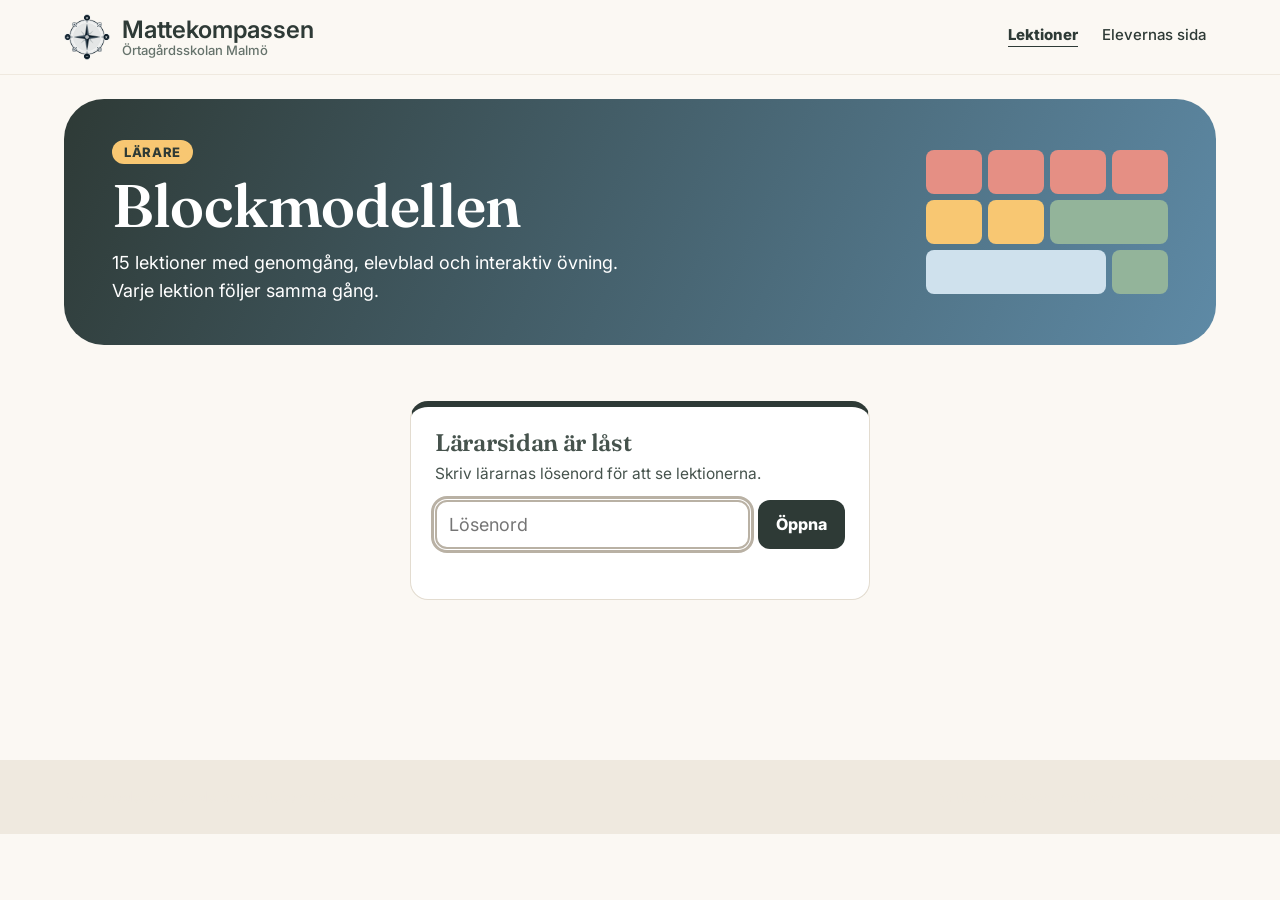
==== larare.html @ c82d9638 "Lärarsidan: ta bort länken Öppna lektionen Co-Authored-By: Claude Opus 5.5 <noreply@anthropic.com> C" ====
<!doctype html>
<html lang="sv"><head><meta charset="utf-8"><meta name="viewport" content="width=device-width,initial-scale=1">
<title>Lärare – Blockmodellen</title>
<meta name="description" content="Lärarsida för Blockmodellen: lektioner med genomgång, elevblad och interaktiv övning."><meta name="robots" content="noindex,nofollow">
<link rel="preconnect" href="https://fonts.googleapis.com"><link rel="preconnect" href="https://fonts.gstatic.com" crossorigin>
<link href="https://fonts.googleapis.com/css2?family=Fraunces:opsz,wght@9..144,600;9..144,700&family=Inter:wght@400;500;600;700;800;900&display=swap" rel="stylesheet">
<link rel="icon" href="bilder/logo.svg?v=202611231630" type="image/svg+xml">
<link rel="stylesheet" href="stil.css?v=202611231630">
<style>:root{--ink:#46534D;--mid:#B9B1A4;--l:#E3DCD0;--vl:#FBF8F3;--w:#FBF8F3;--hi:#B9B1A4;--bg:#FBF8F3;--ram:#E3DCD0;--knapp:#46534D;--t:#FBF8F3;--tram:#E3DCD0}</style>
<style>.logo .bmlogo{flex:none}nav a.on{font-weight:800;text-decoration:underline;text-underline-offset:6px}</style><style>
.bm-steg{display:grid;grid-template-columns:repeat(4,minmax(0,1fr));gap:12px;margin:8px 0 12px;padding:0;list-style:none;counter-reset:s}
.bm-steg li{background:#fff;border:1.5px solid #E3DCD0;border-radius:16px;padding:14px 16px;counter-increment:s;font-size:15px;color:#46534D}
.bm-steg li::before{content:counter(s);display:flex;width:30px;height:30px;border-radius:50%;background:#EFE9DF;border:1.5px solid #B9B1A4;align-items:center;justify-content:center;font-weight:800;color:#2E3A36;margin-bottom:8px}
.bm-steg b{display:block;color:#2E3A36;font-size:16px;margin-bottom:2px}
.bm-gang{text-align:center;background:#EFE9DF;border:1.5px solid #E3DCD0;border-radius:999px;padding:9px 16px;margin:0 0 30px;font-weight:700;color:#46534D;font-size:15px}
.bm-del{display:flex;gap:16px;align-items:center;background:#fff;border:1.5px solid #E3DCD0;border-radius:18px;padding:18px 20px;margin-bottom:12px;scroll-margin-top:20px}
.bm-del i{font-style:normal;width:56px;height:56px;border-radius:50%;border:1.5px solid #B9B1A4;box-sizing:border-box;display:flex;align-items:center;justify-content:center;flex:none}
.bm-del h2{margin:0 0 2px;font-size:22px}.bm-del p{margin:0;color:#66736C;font-size:15px}.bm-del>div{flex:1}
.bm-del .snart{flex:none;font-size:13.5px;font-weight:700;color:#46534D;background:#EFE9DF;border-radius:999px;padding:6px 14px}
.bm-lek{display:grid;grid-template-columns:repeat(3,minmax(0,1fr));gap:10px;margin-top:14px}.bm-del>.bm-lek{flex:0 0 100%}.bm-lek a{display:flex;align-items:center;gap:10px;background:#F8F4EE;border:1.5px solid #E3DCD0;border-radius:12px;padding:10px 14px;text-decoration:none;color:#2E3A36;font-weight:700;font-size:15px}.bm-lek a:hover{border-color:#B9B1A4}.bm-lek a span{width:26px;height:26px;border-radius:50%;background:#EFE9DF;border:1.5px solid #B9B1A4;display:flex;align-items:center;justify-content:center;font-size:13px;flex:none}.bm-del.lek{flex-wrap:wrap}@media (max-width:700px){.bm-lek{grid-template-columns:minmax(0,1fr)}}.bm-del>.bm-lek{min-width:0;box-sizing:border-box}.bm-lek .lk{min-width:0;box-sizing:border-box}
.bm-lek .lk{display:flex;align-items:center;gap:10px;background:#F8F4EE;border:1.5px solid #E3DCD0;border-radius:12px;padding:10px 12px;color:#2E3A36;font-weight:700;font-size:15px}.bm-lek .lk>span{width:26px;height:26px;border-radius:50%;background:#EFE9DF;border:1.5px solid #B9B1A4;display:flex;align-items:center;justify-content:center;font-size:13px;flex:none}.bm-lek .lk .lt{flex:1}.bm-lek .lk b{display:flex;gap:6px}.bm-lek .lk b a{padding:5px 10px;border-radius:999px;font-size:13px;background:#2E3A36;color:#fff;border:0}.bm-lek .lk b a.pdf{background:#fff;color:#2E3A36;border:1.5px solid #2E3A36}
.bm-lek .lt{font-style:normal;display:flex;flex-direction:column}.bm-lek .lt small{font-weight:600;color:#66736C;font-size:13px}
@media (max-width:400px){.bm-lek .lk{flex-wrap:wrap}.bm-lek .lk b{flex:1 1 100%;margin-left:36px}}
.bm-del:target{box-shadow:0 0 0 3px #B9B1A4}
.bm-valj{display:grid;grid-template-columns:repeat(5,minmax(0,1fr));gap:12px;margin:8px 0 30px}
.bm-valj a{display:flex;flex-direction:column;gap:10px;background:#fff;border:1.5px solid #E3DCD0;border-radius:16px;padding:16px;text-decoration:none;color:#2E3A36}
.bm-valj a:hover{border-color:#B9B1A4;box-shadow:0 2px 8px rgba(46,58,70,.12)}
.bm-valj i{font-style:normal;width:52px;height:52px;border-radius:50%;border:1.5px solid #B9B1A4;box-sizing:border-box;display:flex;align-items:center;justify-content:center}
.bm-valj b{font-size:17px}.bm-valj small{color:#66736C;font-size:14px;line-height:1.35}.bm-valj em{font-style:normal;margin-top:auto;font-weight:700;color:#46534D;font-size:14px}.bm-valj a{display:grid;grid-template-columns:52px 1fr;column-gap:14px;row-gap:2px;align-items:center}.bm-valj a i{grid-row:1/span 3}.bm-valj a b,.bm-valj a small,.bm-valj a em{grid-column:2;margin:0}
.bm-valj2{grid-template-columns:repeat(2,minmax(0,1fr))}@media (max-width:1000px){.bm-valj{grid-template-columns:1fr 1fr}}@media (max-width:560px){.bm-valj{grid-template-columns:1fr}}
@media (max-width:900px){.bm-steg{grid-template-columns:1fr 1fr}}@media (max-width:560px){.bm-steg{grid-template-columns:1fr}.bm-del{flex-wrap:wrap}.bm-del>div{flex:1 1 calc(100% - 72px)}.bm-del .snart{margin-left:72px}}
</style><style>
.bm-slump{display:flex;align-items:center;gap:16px;background:#2E3A36;color:#fff;border-radius:18px;padding:16px 20px;margin:6px 0 24px;text-decoration:none}
.bm-slump:hover{background:#46534D}.bm-slump-t{flex:1;display:flex;flex-direction:column;gap:2px}.bm-slump b{font-size:20px}.bm-slump small{font-size:15px;color:#EFE9DF}
.bm-slump em{font-style:normal;font-weight:800;background:#B9B1A4;color:#2E3A36;border-radius:999px;padding:9px 18px;flex:none}
.bm-tank{background:#fff;border:1.5px solid #E3DCD0;border-radius:18px;margin:0 0 22px}
.bm-tank summary{cursor:pointer;list-style:none;display:flex;align-items:baseline;flex-wrap:wrap;gap:4px 12px;padding:14px 20px 14px 48px;position:relative}
.bm-tank summary::-webkit-details-marker{display:none}
.bm-tank summary::before{content:"+";position:absolute;left:16px;top:15px;width:24px;height:24px;border-radius:50%;background:#46534D;color:#fff;font-weight:800;display:flex;align-items:center;justify-content:center;line-height:1}
.bm-tank[open] summary::before{content:"\2212"}
.bm-tank summary span{font-weight:800;font-size:18px;color:#46534D}.bm-tank summary small{color:#66736C;font-size:14.5px}
.bm-tank .bm-steg{margin:0;padding:0 16px 16px}
@media (max-width:560px){.bm-slump{flex-wrap:wrap;padding:14px 16px}.bm-slump em{width:100%;text-align:center}.bm-tank summary small{display:none}.bm-tank summary::before{top:13px}
.panel{margin-bottom:18px!important;padding:20px 20px!important}.panel h1{font-size:34px!important}.panel p{font-size:16px!important;line-height:1.45!important}.panel p .mer{display:none}section.bm-del.lek>i.eik{width:48px!important;height:48px!important}}
</style><style>
.bm-omr{background:#fff;border:1.5px solid #E3DCD0;border-top:6px solid #2E3A36;border-radius:18px;padding:16px 20px 18px;margin:0 0 16px;scroll-margin-top:16px}
.bm-omr-h{display:flex;align-items:center;gap:14px;margin:0 0 14px}.bm-omr-h img{width:56px;height:56px;flex:none;box-sizing:border-box;border:2px solid #E3DCD0;border-radius:14px;object-fit:cover;background:#FBF8F3}
.bm-omr-h h2{margin:0;font-size:24px}.bm-omr-h small{display:block;color:#66736C;font-size:14px;font-weight:600}
.bm-omr h3{font-family:Inter,sans-serif;margin:14px 0 8px;font-size:13px;font-weight:800;text-transform:uppercase;letter-spacing:.04em;color:#66736C}
.bm-gg{display:grid;grid-template-columns:repeat(3,minmax(0,1fr));gap:8px}
.bm-gg>div{display:flex;flex-wrap:wrap;align-items:center;gap:8px 10px;background:#F8F4EE;border:1.5px solid #E3DCD0;border-radius:12px;padding:9px 12px;min-width:0}
.bm-gg>div>span{width:26px;height:26px;border-radius:50%;background:#EFE9DF;border:1.5px solid #B9B1A4;display:flex;align-items:center;justify-content:center;font-size:13px;font-weight:700;flex:none}
.bm-gg>div>em{flex:1;font-style:normal;font-weight:700;font-size:15px;color:#2E3A36;min-width:0;hyphens:auto;-webkit-hyphens:auto;overflow-wrap:break-word}
.bm-gg>div>b{display:flex;gap:6px;flex:1 1 100%;margin-left:36px}.bm-gg>div>b a{padding:5px 10px;border-radius:999px;font-size:13px;background:#2E3A36;color:#fff;text-decoration:none}.bm-gg>div>b a.pdf{background:#fff;color:#2E3A36;border:1.5px solid #2E3A36;padding:3.5px 9px}.bm-gg>div>b a.ova{background:#B9B1A4;color:#2E3A36;font-weight:700}
.bm-ov{display:flex;flex-wrap:wrap;gap:8px;margin-top:14px}
.bm-ov a{display:inline-flex;align-items:center;gap:6px;text-decoration:none;font-weight:700;font-size:15px;border-radius:999px;padding:8px 14px;background:#F3EEE6;border:1.5px solid #B9B1A4;color:#2E3A36}
.bm-ov a:hover{background:#DDD5C8}.bm-ov a.slump{background:#2E3A36;border-color:#2E3A36;color:#fff}.bm-ov a.slump:hover{background:#46534D}
@media (max-width:900px){.bm-gg{grid-template-columns:1fr 1fr}}@media (max-width:600px){.bm-gg{grid-template-columns:1fr}.bm-omr{padding:14px 14px 16px}.bm-omr-h img{width:48px;height:48px;border-radius:12px}.bm-omr-h h2{font-size:21px}}
</style><style>
.roll{display:inline-block;font:800 13px Inter,sans-serif;letter-spacing:.05em;text-transform:uppercase;background:#F8C772;color:#2E3A36;border-radius:999px;padding:4px 12px;margin:0 0 10px}
.las{max-width:460px;margin:10px auto 40px;background:#fff;border:1.5px solid #E3DCD0;border-top:6px solid #2E3A36;border-radius:18px;padding:22px 24px}
.las h2{margin:0 0 6px;font-size:24px}.las p{margin:0 0 14px;color:#46534D;font-size:15.5px}
.las form{display:flex;gap:8px;flex-wrap:wrap}.las input{font:inherit;font-size:18px;flex:1;min-width:0;padding:9px 12px;border:2px solid #B9B1A4;border-radius:12px}
.las input:focus{outline:3px solid #B9B1A4;outline-offset:1px}
.las button{font:inherit;font-size:16px;font-weight:800;background:#2E3A36;color:#fff;border:0;border-radius:12px;padding:10px 18px;cursor:pointer}
.las .fel{color:#A0473F;font-weight:700;margin:10px 0 0;min-height:1.2em;font-size:15px}
.gang{display:grid;grid-template-columns:repeat(4,minmax(0,1fr));gap:10px;margin:0 0 20px;padding:0;list-style:none;counter-reset:g}
.gang li{background:#fff;border:1.5px solid #E3DCD0;border-radius:16px;padding:12px 14px;font-size:14.5px;color:#46534D;counter-increment:g;display:flex;gap:10px}
.gang li::before{content:counter(g);width:28px;height:28px;border-radius:50%;background:#2E3A36;color:#fff;font-weight:800;display:flex;align-items:center;justify-content:center;flex:none}
.gang b{display:block;color:#2E3A36;font-size:15.5px}
.uk{display:grid;grid-template-columns:repeat(3,minmax(0,1fr));gap:8px}
.uk>div{background:var(--al);border:1.5px solid var(--am);border-radius:12px;padding:10px 12px;display:flex;flex-wrap:wrap;gap:8px 10px;align-items:center;min-width:0}
.uk>div>span{width:26px;height:26px;border-radius:50%;background:#fff;border:1.5px solid var(--ab);display:flex;align-items:center;justify-content:center;font-size:13px;font-weight:700;flex:none}
.uk>div>em{flex:1;font-style:normal;font-weight:700;font-size:15px;color:#2E3A36;min-width:0}
.uk>div>p{flex:1 1 100%;margin:0 0 0 36px;display:flex;gap:6px;flex-wrap:wrap}
.uk a{padding:5px 11px;border-radius:999px;font-size:13px;text-decoration:none;font-weight:700}
.uk a.kp{background:#fff;color:#2E3A36;border:1.5px solid #2E3A36;padding:3.5px 10px}.uk a.ko{background:var(--ab);color:#2E3A36}
.uk a.kt{background:#2E3A36;color:#fff}.uk a.km{color:#2E3A36;text-decoration:underline;padding:5px 4px}
.lekh{max-width:980px;margin:0 auto 14px;display:flex;align-items:center;gap:14px;flex-wrap:wrap}.lekh img{width:56px;height:56px;border-radius:14px;border:2px solid var(--am)}
.lekh h2{margin:0;font-size:28px;color:var(--a)}.lekh small{display:block;color:#66736C;font-weight:600}
.lekh .nav2{margin-left:auto;display:flex;gap:8px;flex-wrap:wrap}.lekh .nav2 a{text-decoration:none;font-weight:700;font-size:14px;color:#2E3A36;border:1.5px solid #B9B1A4;border-radius:999px;padding:6px 12px;background:#fff}
.steg{display:grid;gap:12px;max-width:980px;margin:0 auto}
.st{display:grid;grid-template-columns:54px 1fr auto;gap:16px;align-items:center;background:#fff;border:1.5px solid #E3DCD0;border-left:8px solid var(--a);border-radius:18px;padding:18px 20px}
.st>i{font-style:normal;width:46px;height:46px;border-radius:12px;background:var(--al);border:1.5px solid var(--ab);display:flex;align-items:center;justify-content:center;font-weight:900;font-size:20px;color:#2E3A36}
.st h3{margin:0 0 3px;font-size:20px;font-family:Inter,sans-serif;font-weight:800;color:#2E3A36}.st p{margin:0;color:#46534D;font-size:15px;line-height:1.45}
.st .kn{display:flex;flex-direction:column;gap:6px}
.st .kn a,.st .kn button{font:inherit;text-align:center;text-decoration:none;font-weight:800;font-size:14.5px;border-radius:12px;padding:9px 16px;background:#2E3A36;color:#fff;white-space:nowrap;border:0;cursor:pointer}
.st .kn .lj{background:#fff;color:#2E3A36;border:1.5px solid #2E3A36;padding:7.5px 15px}
.st.kommer{border-style:dashed;border-left-style:solid;background:#FBF8F3}.st.kommer .kn span{font-weight:800;font-size:14.5px;border-radius:12px;padding:9px 16px;background:#E3DCD0;color:#66736C}
.bakat{max-width:980px;margin:18px auto 0}
.kopierad{position:fixed;bottom:22px;left:50%;transform:translateX(-50%);background:#2E3A36;color:#fff;font-weight:700;border-radius:999px;padding:10px 18px;opacity:0;transition:opacity .2s;pointer-events:none}.kopierad.syns{opacity:1}
@media (max-width:900px){.gang{grid-template-columns:1fr 1fr}.uk{grid-template-columns:1fr 1fr}}
@media (max-width:600px){.gang,.uk{grid-template-columns:1fr}.st{grid-template-columns:44px 1fr}.st>i{width:40px;height:40px}.st .kn{grid-column:1/-1}}
</style></head><body>
<header><div class="wrap"><a class="logo" href="larare.html" aria-label="Mattekompassen, Örtagårdsskolan Malmö"><img src="bilder/kompass.png?v=202611231630" alt="" style="width:46px;height:46px"><span>Mattekompassen<small>Örtagårdsskolan Malmö</small></span></a>
<div class="hoger"><nav aria-label="Huvudmeny"><a href="larare.html" class="on">Lektioner</a><a href="index.html">Elevernas sida</a></nav></div></div></header>

<style>section.panel.panel{background:linear-gradient(115deg,#EFE9DF,#E3DCD0)!important;box-shadow:inset 0 0 0 2px #B9B1A4!important}section.panel.panel h1{color:#2E3A36!important}section.panel.panel .etikett{color:#46534D!important}section.panel.panel .sti,section.panel.panel .sti a{color:#46534D!important}section.panel.panel p{color:#46534D!important}.kapblock,.ovkort,.np .infobox,.pi-intro div,.pi-info>div{background:linear-gradient(110deg,#FBF8F3,#EFE9DF)!important;border:2px solid #E3DCD0!important;box-shadow:none}.typ,.bg-ruta,.bt-ruta,.bm-steg li,.bm-valj a,.bm-del,.bm-tips li,.pi-omr button,.pisa .enhet,.np .ib4>div,.upg,.r6k,.r6steg div,.r6kap a:not(.forst),.ruta,.kq-lruta{background:#fff!important;border:1.5px solid #E3DCD0!important;border-top:6px solid #2E3A36!important}.kapblock h2,.kapblock h3:first-child,.r6sek,.r6k h3,.typ b,.bm-steg b{color:#46534D}.knapp{background:#46534D!important;color:#fff!important}</style><style>.panel{background:#EFE9DF!important;box-shadow:inset 0 0 0 2px #B9B1A4}.panel .sti,.panel .sti a{color:#66736C}.panel h1{color:var(--ink)}.panel p{color:#46534D;max-width:none}</style><div class="wrap"><section class="panel"><div><span class="roll">Lärare</span><h1><a href="larare.html" style="color:inherit;text-decoration:none">Blockmodellen</a></h1><p>15 lektioner med genomgång, elevblad och interaktiv övning.<br class="bryt"> Varje lektion följer samma gång.</p></div><div class="blockrad" aria-hidden="true"><i></i><i></i><i></i><i></i><i></i><i></i><i></i><i></i><i></i><i></i><i></i><i></i><i></i><i></i><i></i><i></i><i></i><i></i><i></i><i></i><i></i><i></i><i></i><i></i></div></section></div><main><section><div class="wrap"><div id="larare"><noscript>Lärarsidan behöver JavaScript.</noscript></div></div></section></main><div class="kopierad" role="status">Länken är kopierad</div><script>
(function(){
var K={"salt": "dGE4DVhoh9vZMzY7+1wh6w==", "iv": "UO0+uHrzUTuEvU2f", "iter": 300000, "data": "BIE5NdsfSUL1ndK7Ezs9//93bQtEpbQD59ao6+bkQrYREqF/0vqym2v2D6ROvXk7OcXm0YOs1hDr/SKK83K/w2408ykZ/7eYum8RDIVvC8SyaunwHIePdw3Wz8GA8SMI0uEShwGgSPrX8C9sgGjxmKkfAlLCZhe7qacmaZQITy2XRYsz14Epk5hjTm930dMN0f/od/SNSjXOx4+fOyQdJHPGUfajN7kwNSq+IcK0alq+JvxzEoNIBxm2VNBDZy/[base64]/2RIDGE3dvftFYosZOJwTdLqxZhwK6AbYGhCl/k2pGp7zfv5W5ZkE3v04jJKUXYVooHYLTjhgQwWF+6ecdVnTsI2ZYO92UC4CsRAosmCevDZsIsSDYLxYOODgF67p9aVH6aCNYrk179FD23EypuoXtLpVmX8ZB99nI2ghPnnMLmDXC/yPKZ43wIlC+6cw0QfOHxptLdNM6YHZ5GjJiDUopmPTOqZVJFl1JS2bymNCIu/03iw5WNCxS0rLOgU3SB7qvdX290GxWeKzdeIRFN+ZHo1btZzDLRY8ltafz/38voFY6EEexdUoowN0/Kn5Do0vwJT7McGPAS+jIdEjIYh6XZmXZldzcU5ZntRIiE/VhjyM3vXL/VrDIf69wnKa5e4hn9XmKhzyeoMMHSKtUdEV70Pr9biQOwi+Yeq0jI/i0awHBqQqp10hBXCDab3CoMSW0Q/TD3jqnF5OHj9gF5MRKC+/ZDCcFiPuy1UX6xFt9K4CFXuw+efejftferXv2q9vbXWJ+Bb/+yelbq5l0dtHMQkldGQ9QiYcI3GrVXo1hnP+B/H6HN6ImUveb0ZKMeFqAUDmAeKua51pn4CXHReGGzFQvnLTHi5Qn+ZtF4+yBPrqINebtsJBAB0i3Cmr70Ghpq7kB0yYdz28HnN2IhGnwI94iVQ9A1p30jR6Pz6HjjF9mnRBm0LtPwJIdt+JI+/FZQmxVzQGTV8Aen7dsKkuVPwmdWDyPTD1eOx68zkDh/+gG+UJaQt5XeRmcH8choM5UxKrwnV6nzH62AWTvyBL1a9BZJLcfDNqKMPsu+FYBOSwbmNOm3zlNJn3gOvRXLPHA4vQofARwi/3TYy4hksTX3Ntwl+Cw9Ta8NeiNYfNo/wuc/lWg0Dl67Kchb999MokgLTvR55BUi5IJ6a++z4I5XmN3rVn+0XMI8Htv2Wfbku0CxBARsnxim1sMhOA8qiJdVrsbTgMcXafFIogoHdNZHyWMgO/sOI89OIf0R7hIBGBkiHWbwYmepEEqKWKw2/lSeNnFUdOpKdOcbCTe7xeFc/zMWxpqrMuaN1pF33gNzqbfilm9WXKlxwhA0hb6wdK5Ryq4ZTIThioFKHUrA0/5YWQ1865HzrI+XfaZtzPfdfsS2Epf2ikSBGfaoPKLBXt+UxAfpx7Ik+G3VuO7t467FIJ08RIPWK0ufCFBy/vqnVSAKOywR3JKTO15FsWcf5dh+5qdtDEXftgiCZ8PnF9meIsbYgy7Novg9zUcZM16bddHf/fHWwrkCDv9IlVAIY4+/T/1eRusjvpbAB6vckAfI4Gxnqh5K55Hc8SI80HlwN7tS7Zu2KmYow8L17yRhfhjFYW9DrtbQykw1rhaypIwJurn/jy0rs3euSp6gMcxBB8W8RJi+wUSCNZP9Dfs8rvVR7R+SaS4k5yZVoHXtT3CfuEVJePVr+zl7YTOcpauenfYMhDKSeW6zwI8PjyPoNAwrno47hI+PiXRiUrA8R3oxrNUzo/f2fNbbvEwM/yRJGPl4Dj6H3YJG4tw4bIS53dgQHFT4xwIk7Y0olr+ro/KVoC2LZNn3lpZ949PENgQSt/[base64]/ngTMDkuTOzkzJW2O18tSAyzz0CQaioZKyUzqe9FV+Qjlrr73t9ns4pDqFs3Wp0m8mF9idoZ1cQ8RLF6XIlp0irduq7mHxbleO+SWFndWXPyg5CVOCkHPfkluGftKPkuQ8irzSl8ZX77ZaGlCq4lb5CAJ17Ir9Gi3Fx8Vf+ZyLGWB0Kv1mUdQZfHqt99ZTZTduO2/54ZOlfod8ohzYCgjY+K2svL06DSSwWyQebZAVJSeLRd8MP7pWq6Y7hZA7hn89H+jgXQy8ychmSXcyjm147B2LFsIlDbJRBLMREhtFQEzI+R9mRr/OhxbelKbbgslXTdn1fBIv2aFMDJ1tSgwgURb0kn7BrLEer/U5kCEDEVQ0sWtMCPyTB7xsvXof0NAZkfVbQ/Bw2Uswt9dqWH+McIlexILStXE8ojxrQaVNxYJfeQUK9NT+6A/1H/tugG6U3BWdevaKrkSYL+jF+4+uJ82fRgXRDMm5Q1DghWnUCIZi4d3zsqq/C94OIapcTcnJS476K+vrlwynu99OTaQyg/wXZqNVWbEiQbnKNn/MKLQTbDZj+CkJGtlpXBPbySbDzFrfnSQMocUGHFRu60/JubSbEaI+kwjxILvQ73mDqSSTKaH0A92wEO9FoBz09wXoQgQnPh5AlgQyIDUyz8UBCSxWwyu93V6WczrPOUZorXkenMSprIrfAWV0jMrMbFcZg3BFdsBnLuwm1ud7UjIxdNdedN4FQf7gNaG3lgJ/UP1B33Zc0Bjk+QSWu4tDb455XmDnJWMLadQX++ug2NHQoIezU4DKSen7F/mLeL1cjPIOMn9AiJmjCpnvaEzqNFniiH+YpMsGVFSlvZUqqA9Xgjgnjt5wNuQAuRIuDbAfkgabNxdfLRlwZrji9AH1hadb0Bn7AB2acP+KqfLX6m0NtDZnSP5v97+9hYlsHqNyFU2iDUiF5NbYcEiP5uA4YzxmZIZcb/yKJJlF63TfX/kaMeAELx3r34sUB6/GCTzzvdupUicLWEKHgTgZ7n93Tq8LyIaA98kxS5BOB52S/YsZrLRTrlzALsrcFTtXbLAdt2nZYzsL/YTzWYsOs4A8kPbpZT50DzzUTAnwHn9gPpcckm/A7mpJvF9D4jwoxOnE+0ULSYXqxMw16czyfLnodAjXfT+s6dfRHG4mN24YIKP0lRQM242soMHZiYNSp0m8IC/PtX8L2MnIGyMBujCLflq3a8ytPTQfCeE4ErBshwhFVbxfkyn4QFXWk98qH79VWjmr2gkMA3aZrnid6ISRA1Mu+OWug0IMcASBaU2sustLwzGsXpNlSUSS65jqtLvT1c8du6L+aMC8t2gJ2yv+xjn+CbX7Uj186xnCzfAqXV6wepBn5MxXU1TL/uT3CRbXem4MyGg+zJpsjvK9hstYdjwFiZfprRoNO2fCjP4JG2/s80jssFdq73sF5zmk3XDYsuLTDBpJ/NlcpH+hGquCryOGLGaV1wiQS8t2GqNnRJ6YEjcBuUWHehVmBvzZNYSN2p9kx9A5GKdWPKHego8rNauOEot0rUs1CzWFzonMWl32UOBZMcHWn5hoCzyfTc/pgXLFXjNF0EHzyhAopgNnBnsS6y8vwIfVF5ZhU/fNsT+EsYJR9B0opKlSm0F3MIWRAawQtrawYRfd015K2WWSETfN4XPkeFD/DtSG6zV7usHy6JNWMxq1dksXUDiDZemPK2mCltdCcqh3+utMH3ADJvbF22AuApKUdio1nn5olc8fR4WaEVws//05ao8CSOInayPYwNXeh+I2yTdkjf8ehKsIgeG5OZJwdwLNzaWDnIa5GU9xQTzIiWeqHYvQtMe/Q9YavFq4WEjZ5Z6Z4Njj7wcLUyUv1yysaAbZwYqG6ziy+paPhKs4bAcGbJ9DwCBgHzE0sCRfNKxrJw6OgtqWk21FEbj3eASXjEU3X+wr3YBFJ75OvbciPio5KYdME9Rd5/uNLqt4TN1P7KPC2nzmPwBji2WMFSNxPEdLhE2/BOBcBR+y6Qk9FwNotudFg9v1mrXs0ZRHNvQ9nbHdoj4OBPTElr7NcoNCmjNH5qcmHkbx+LAuKy8ra3fgqSdZcudY4uCVw8odDWeT54pixPyIv1YCrs/ygUyI92q+kJbW5OWFC/nwkNAENPZH25A6s3B9JfnTa2vCjUqYzelbw97IoHxE8aCxh92j71Kalu4zljkpDM66M4ZkO+BMqJ4tbp1fYZ+twdEO4gtUZ7NFaGFrIg9xgW41Dpf460JuBy9IKRrOqdn8iItcgwv12FwqEuhiWse1QU9tA=="},D=null,IK={tal:"bm-tal",brak:"bm-brak",forhallande:"bm-forh",procent:"bm-procent"};
var $=function(s){return document.querySelector(s)},app=$("#larare");
function b64(s){return Uint8Array.from(atob(s),function(c){return c.charCodeAt(0)})}
function esc(s){return String(s).replace(/[&<>"]/g,function(c){return{"&":"&amp;","<":"&lt;",">":"&gt;",'"':"&quot;"}[c]})}
async function las(p){var e=new TextEncoder(),bas=await crypto.subtle.importKey("raw",e.encode(p),"PBKDF2",false,["deriveKey"]);
 var k=await crypto.subtle.deriveKey({name:"PBKDF2",salt:b64(K.salt),iterations:K.iter,hash:"SHA-256"},bas,{name:"AES-GCM",length:256},false,["decrypt"]);
 var t=await crypto.subtle.decrypt({name:"AES-GCM",iv:b64(K.iv)},k,b64(K.data));return JSON.parse(new TextDecoder().decode(t))}
function lasForm(){document.body.removeAttribute("data-omr");
 app.innerHTML='<div class="las"><h2>Lärarsidan är låst</h2><p>Skriv lärarnas lösenord för att se lektionerna.</p><form><input type="password" autocomplete="current-password" aria-label="Lösenord" placeholder="Lösenord"><button>Öppna</button></form><p class="fel" role="alert"></p></div>';
 var f=app.querySelector("form"),i=f.querySelector("input"),fel=app.querySelector(".fel");i.focus();
 f.onsubmit=async function(ev){ev.preventDefault();fel.textContent="Öppnar …";
  try{D=await las(i.value);try{sessionStorage.setItem("bm-larare",i.value)}catch(x){}fel.textContent="";visa()}
  catch(x){fel.textContent="Fel lösenord. Försök igen.";i.select()}}}
function absolut(u){return new URL(u,location.href).href}
function kopiera(u){var t=$(".kopierad");function ok(){t.classList.add("syns");setTimeout(function(){t.classList.remove("syns")},1800)}
 if(navigator.clipboard)navigator.clipboard.writeText(u).then(ok,function(){prompt("Kopiera länken:",u)});else prompt("Kopiera länken:",u)}
function lista(){document.body.removeAttribute("data-omr");document.title="Lärare – Blockmodellen";
 var h='<ol class="gang"><li><span><b>Genomgång</b>Visa PPT:n och lös exemplet tillsammans.</span></li><li><span><b>Elevbladet</b>Eleverna löser uppgift 2 i par och uppgift 3 själva.</span></li><li><span><b>Interaktiv övning</b>Samma uppgifter med nya tal på Chromebook.</span></li><li><span><b>Klar tidigt?</b>Slumpade uppgifter inom området.</span></li></ol>';
 Object.keys(D.omr).forEach(function(o){var L=D.lektioner.filter(function(x){return x.omr==o});
  h+='<section class="bm-omr" id="'+o+'"><div class="bm-omr-h"><img src="bilder/'+IK[o]+'.png" alt=""><div><h2>'+esc(D.omr[o].namn)+'</h2><small>'+L.length+' lektioner</small></div></div><div class="uk">'+
  L.map(function(x){return '<div><span>'+x.n+'</span><em>'+esc(x.titel)+'</em><p><a class="kt" href="'+esc(x.ppt)+'" target="_blank" rel="noopener">Lektion (PPT)</a><a class="kp" href="'+x.pdf+'" target="_blank" rel="noopener">Elevblad</a><a class="ko" href="ova.html?l='+x.l+'" target="_blank" rel="noopener">Övning</a></p></div>'}).join("")+'</div></section>'});
 app.innerHTML=h}
function lektion(n){var x=D.lektioner.filter(function(y){return y.n==n})[0];if(!x)return lista();
 var o=D.omr[x.omr],L=D.lektioner.filter(function(y){return y.omr==x.omr}),i=L.indexOf(x),fo=D.lektioner.filter(function(y){return y.n==n-1})[0],na=D.lektioner.filter(function(y){return y.n==n+1})[0];
 document.body.dataset.omr=x.omr;document.title=x.titel+" – Lärare – Blockmodellen";var u=x.uppg||[];
 var ova="ova.html?l="+x.l,sl="trana.html?omr="+o.slump;
 app.innerHTML='<div class="lekh"><img src="bilder/'+IK[x.omr]+'.png" alt=""><div><small>Lektion '+(i+1)+' av '+L.length+' · '+esc(o.namn)+'</small><h2>'+esc(x.titel)+'</h2></div><div class="nav2">'+(fo?'<a href="#lektion-'+fo.n+'">← Föregående</a>':'')+(na?'<a href="#lektion-'+na.n+'">Nästa: '+esc(na.titel)+' →</a>':'')+'</div></div><div class="steg">'+
 '<div class="st"><i>1</i><div><h3>Genomgång</h3><p>Visa PPT:n på tavlan. Lös uppgift 1'+(u[0]?' ('+esc(u[0])+')':'')+' tillsammans, steg för steg med blocken. Facit finns i PPT:n.</p></div><div class="kn"><a href="'+esc(x.ppt)+'" target="_blank" rel="noopener">Öppna PPT</a></div></div>'+
 '<div class="st"><i>2</i><div><h3>Elevbladet</h3><p>Uppgift 2'+(u[1]?' ('+esc(u[1])+')':'')+' i par och uppgift 3'+(u[2]?' ('+esc(u[2])+')':'')+' själv. Eleverna ritar blocket i rutan och svarar med en hel mening.</p></div><div class="kn"><a href="'+x.pdf+'" target="_blank" rel="noopener">Skriv ut PDF</a></div></div>'+
 '<div class="st"><i>3</i><div><h3>Interaktiv övning</h3><p>Samma tre uppgifter med nya tal. Eleverna löser dem på Chromebook, steg för steg med blocken.</p></div><div class="kn"><a href="'+ova+'" target="_blank" rel="noopener">Visa på tavlan</a><button class="lj" data-k="'+ova+'">Kopiera länk till Classroom</button></div></div>'+
 '<div class="st"><i>4</i><div><h3>Klar tidigt?</h3><p>Slumpade uppgifter i '+esc(o.namn.toLowerCase())+', med nya tal och namn varje gång.</p></div><div class="kn"><a class="lj" href="'+sl+'" target="_blank" rel="noopener">Visa uppgifterna</a><button class="lj" data-k="'+sl+'">Kopiera länk till Classroom</button></div></div>'+
 '</div><div class="bakat"><a class="knapp" href="#">← Alla lektioner</a></div>';
 app.querySelectorAll("[data-k]").forEach(function(b){b.onclick=function(){kopiera(absolut(b.dataset.k))}});window.scrollTo(0,0)}
function visa(){if(!D)return lasForm();var m=location.hash.match(/^#lektion-(\d+)$/);m?lektion(+m[1]):lista()}
window.addEventListener("hashchange",visa);
var s=null;try{s=sessionStorage.getItem("bm-larare")}catch(x){}
if(s)las(s).then(function(d){D=d;visa()},function(){visa()});else visa();
})();
</script><style>.m6h i.eik{width:60px!important;height:60px!important}.bm-valj i.eik{width:58px!important;height:58px!important}.bm-del>i.eik{width:64px!important;height:64px!important}</style>
<footer><div class="wrap"><b>Blockmodellen – en del av Mattekompassen</b><span><a href="https://mattekompassen.se" style="color:inherit;font-weight:700">Till Mattekompassen: mattekompassen.se →</a></span></div></footer>
</body></html>
---- stil.css ----
body{margin:0;font-family:Inter,system-ui,sans-serif;color:#2E3A36;background:var(--bg);line-height:1.5}
h1,h2,h3,.serif{font-family:Fraunces,Georgia,serif;font-weight:600;letter-spacing:-.3px;line-height:1.15}
.rand{display:flex;height:8px}.rand i{flex:1}
header .wrap{display:flex;align-items:center;justify-content:space-between;gap:16px;padding-top:20px;padding-bottom:20px;flex-wrap:wrap}
.logo{display:flex;align-items:center;gap:12px;text-decoration:none;font-family:Fraunces,Georgia,serif;font-weight:600;font-size:24px;line-height:1.15}
.logo img{width:50px;height:50px}
.logo small{display:block;font-family:Inter,sans-serif;font-weight:500;font-size:13px;color:#66736C}
nav{display:flex;gap:6px;background:#fff8;padding:6px;border-radius:999px;border:1px solid #0000000f}
nav a{display:flex;align-items:center;gap:8px;padding:9px 18px;border-radius:999px;font-weight:600;font-size:15px;text-decoration:none;color:#2E3A36}
nav a i{width:10px;height:10px;border-radius:50%;flex:none}nav a:hover{background:#fff}nav a.on{color:#fff}nav a.on i{background:#fff!important}
.panel{position:relative;overflow:hidden;display:flex;align-items:center;gap:44px;border-radius:40px;padding:40px 48px;margin:4px 0 40px}
.panel>*{position:relative;z-index:1}.panel .cirk{position:absolute;border-radius:50%;z-index:0}
.panel .c1{width:340px;height:340px;right:-90px;top:-120px}.panel .c2{width:180px;height:180px;right:160px;bottom:-110px}
.bage{width:200px;height:240px;flex:none;border-radius:120px 120px 30px 30px;display:flex;align-items:center;justify-content:center;font-family:Fraunces,Georgia,serif;font-weight:700;font-size:160px;line-height:1;color:#2E3A36}
.panel .bild{width:130px;flex:none;filter:drop-shadow(0 6px 14px #0002)}
.sti{font-size:14px;font-weight:600;margin-bottom:12px;color:#46534D}.sti a{text-decoration:none}.sti a:hover{text-decoration:underline}
.panel h1{font-size:clamp(34px,5vw,60px);line-height:1.05;margin:0}
.etikett{font-weight:700;letter-spacing:2px;text-transform:uppercase;font-size:15px;margin:10px 0 0;color:var(--ink)}
.panel p{font-size:18px;line-height:1.55;margin:12px 0 0;max-width:600px}
.start{display:grid;grid-template-columns:1fr auto;align-items:center;gap:30px;padding:4px 0 26px}
.start .lbl{display:inline-block;background:#fff9;border-radius:999px;padding:6px 14px;font-weight:600;font-size:13px;color:#46534D;margin-bottom:14px}
.start h1{font-size:clamp(38px,4.6vw,56px);line-height:1.05;margin:0}.start h1 em{font-style:italic;color:#C6625B}
.start p{font-size:18px;line-height:1.55;color:#46534D;max-width:520px;margin:14px 0 0}
.ros{width:110px;margin-left:auto;filter:drop-shadow(0 10px 20px #0002)}
.ak{display:grid;grid-template-columns:repeat(3,1fr);gap:26px}
.ak a{display:block;border-radius:220px 220px 34px 34px;padding:34px 30px 30px;text-decoration:none;color:#2E3A36;transition:transform .15s}
.ak a:hover{transform:translateY(-5px)}
.ak .sol{width:190px;height:190px;border-radius:50%;margin:0 auto 18px;display:flex;align-items:center;justify-content:center;font-family:Fraunces,Georgia,serif;font-weight:700;font-size:130px;line-height:1}
.ak h3{font-size:30px;text-align:center;margin:0}.ak .bok{text-align:center;font-weight:600;font-size:15px;margin:4px 0 22px;letter-spacing:1.5px;text-transform:uppercase}
.ak ul{list-style:none;padding:0;margin:0 0 22px;display:flex;flex-wrap:wrap;gap:8px;justify-content:center}
.alla{display:flex;align-items:center;gap:18px;flex-wrap:wrap;margin-top:18px;background:#EFE9DF;border-radius:24px;padding:16px 24px}.alla b{font-family:Fraunces,Georgia,serif;font-weight:600;font-size:19px}
.alla ul{list-style:none;padding:0;margin:0;display:flex;flex-wrap:wrap;gap:8px}.alla li{background:#fff9;border-radius:999px;padding:6px 13px;font-size:14px;font-weight:600;color:#46534D}
.ak .gaa{display:block;text-align:center;color:#fff;border-radius:999px;padding:14px;font-weight:700;font-size:17px}
.rubrik{display:flex;align-items:baseline;gap:16px;flex-wrap:wrap;margin:64px 0 22px}.rubrik h2{font-size:38px;margin:0;color:#2E3A36}.rubrik span{color:#46534D;font-size:17px}
.veta{display:grid;grid-template-columns:repeat(4,1fr);background:#EFE9DF;border-radius:30px;padding:10px}
.veta a{display:block;padding:26px 24px;border-radius:24px;text-decoration:none;color:#2E3A36;transition:background .15s}
.veta a:hover{background:#ffffff55}.veta a+a{border-left:1.5px dashed #E3DCD0}
.pebble{display:flex;align-items:center;justify-content:center;flex:none;width:64px;height:64px;margin-bottom:18px;border-radius:58% 42% 55% 45%/48% 58% 42% 52%}
.veta h3{font-size:22px;margin:0 0 8px}.veta p{margin:0;color:#46534D;font-size:15.5px;line-height:1.5}.veta b{display:inline-block;margin-top:14px;font-size:15px}
.grupp{display:grid;grid-template-columns:1fr;gap:16px;margin-bottom:42px;align-items:start}
.grupp>div:first-child{display:flex;align-items:baseline;gap:6px 14px;flex-wrap:wrap}
.grupp .nr{font-family:Fraunces,Georgia,serif;font-size:15px;font-weight:600;letter-spacing:1px;color:var(--ink)}
.grupp h2{font-size:32px;margin:0;color:#2E3A36}.grupp .g{color:#46534D;font-size:16px;line-height:1.45;margin:0}
.rad3{display:grid;grid-template-columns:repeat(3,1fr);gap:16px}.rad4{grid-template-columns:repeat(4,1fr)}@media(max-width:1000px){.rad4{grid-template-columns:repeat(2,1fr)}}
.t{display:flex;flex-direction:column;gap:12px;border-radius:26px;padding:20px 22px 20px;min-height:182px;position:relative;text-decoration:none;color:#2E3A36;background:var(--vl);box-shadow:inset 0 0 0 2px var(--ram);transition:transform .15s}
.t:hover{transform:translateY(-4px)}.t img{width:104px;height:104px;filter:drop-shadow(0 4px 10px #0001)}
.t h3{font-size:22px;margin:0}.t p{margin:0;font-size:15px;line-height:1.45;color:#46534D}
.t .pil{position:absolute;right:20px;top:22px;width:38px;height:38px;border-radius:50%;display:flex;align-items:center;justify-content:center;font-weight:700;background:#fff9;color:var(--ink)}
.t .las-ikon{display:inline-block;margin-top:-6px;font-size:12px;font-weight:600;opacity:.65}.t .tagg{align-self:flex-start;margin-top:auto;font-size:12.5px;font-weight:600;color:var(--ink);background:#fff9;border-radius:999px;padding:4px 11px;text-transform:none;letter-spacing:0;white-space:nowrap}
footer{margin-top:60px;background:var(--vl)}footer .wrap{display:flex;justify-content:space-between;gap:20px;flex-wrap:wrap;padding-top:26px;padding-bottom:26px;font-size:14px;color:#46534D}
footer .wrap>span{text-align:right;line-height:1.6}footer a.mejl{color:inherit;font-weight:600}
@media (max-width:800px){footer .wrap>span{text-align:left}}

*{box-sizing:border-box}
a{color:inherit}
img{max-width:100%;display:block}
.wrap{max-width:1200px;margin:0 auto;padding:0 24px}
main section{padding:6px 0 60px}
h2{font-size:clamp(24px,3vw,32px);margin:0 0 4px;color:var(--ink)}
p.sub{color:#46534D;font-size:17px;margin:0 0 22px}
.center{text-align:center}
.pl h2{font-size:26px;margin:36px 0 12px;color:var(--ink)}.pl p.ingress{font-size:18px;max-width:760px;line-height:1.6}
.niva{display:grid;grid-template-columns:repeat(auto-fit,minmax(230px,1fr));gap:14px;max-width:960px}
.niva div,.strat div{background:#fff8;border:2px solid var(--l);border-radius:18px;padding:18px 20px}.niva b{display:inline-block;background:var(--ink);color:#fff;border-radius:999px;padding:3px 12px;font-size:14px;margin-bottom:8px}.niva p,.strat p{margin:6px 0 0;line-height:1.5}
.strat{display:grid;grid-template-columns:repeat(auto-fit,minmax(260px,1fr));gap:14px;max-width:960px}.strat h3{margin:0;font-size:18px}
.arlank{display:grid;grid-template-columns:repeat(auto-fit,minmax(220px,1fr));gap:16px;max-width:960px}.arlank a{display:block;border-radius:20px;padding:22px 24px;color:#fff;text-decoration:none;font-weight:800;font-size:22px}.arlank a small{display:block;font-weight:500;font-size:15px;opacity:.9;margin-top:4px}
.omlank{display:inline-block;margin:0 0 20px;font-weight:700;color:var(--ink)}
.ovlank{display:flex;align-items:center;gap:20px;flex-wrap:wrap;background:var(--l);border-radius:24px;padding:22px 26px;margin:0 0 22px;max-width:860px;text-decoration:none;color:#2E3A36;box-shadow:0 6px 18px #0000001a;transition:transform .15s}
.ovlank:hover{transform:translateY(-3px)}
.ovlank .ovik{font-size:36px;width:64px;height:64px;border-radius:18px;background:var(--w);display:flex;align-items:center;justify-content:center;flex:none}
.ovlank .ovtxt{flex:1 1 260px;font-size:16px;line-height:1.5}.ovlank .ovtxt b{display:block;font-family:Fraunces,Georgia,serif;font-size:22px;margin-bottom:4px}
.ovlank .ovknapp{background:var(--ink);color:#fff;font-weight:700;font-size:16px;border-radius:999px;padding:12px 22px;white-space:nowrap}
.ruta{background:var(--vl);border:2px solid var(--l);border-radius:24px;padding:28px 32px;max-width:800px}
.ruta h3{margin:0 0 6px;color:var(--ink)}
.kap{background:var(--vl);border:2px solid var(--l);border-radius:20px;margin:0 0 14px;max-width:860px}
.kap summary{cursor:pointer;padding:16px 24px;font-weight:700;font-size:19px;color:var(--ink);list-style:none;display:flex;justify-content:space-between;align-items:center}
.kap summary::-webkit-details-marker{display:none}
.kap summary::after{content:'+';font-size:26px;line-height:1}.kap[open] summary::after{content:'–'}.kap.tom summary{cursor:default;opacity:.7}.kap.tom summary::after{content:''}
.kap summary small{font-weight:500;opacity:.7;font-size:15px;margin-left:8px}
.lankar{display:grid;grid-template-columns:repeat(auto-fill,minmax(250px,1fr));gap:10px;padding:0 24px 20px}
.lankar a{display:block;background:var(--w);border:1.5px solid var(--l);border-radius:12px;padding:11px 14px;text-decoration:none;color:var(--ink);font-weight:600}
.lankar a.sprak{display:flex;align-items:center;gap:10px}.lankar a.sprak img{width:24px;height:18px;border-radius:3px;object-fit:cover;box-shadow:0 0 0 1px rgba(0,0,0,.12)}
.lankar a:hover{border-color:var(--mid)}
.lankar .rad{display:flex;gap:6px}.lankar .rad>a:first-child,.lankar .rad>span{flex:1;display:block;background:var(--w);border:1.5px solid var(--l);border-radius:12px;padding:11px 14px;color:var(--ink);font-weight:600}.lankar .rad>span{opacity:.75}.lankar .rad b{color:var(--mid);margin-right:6px}
.lankar .snart{display:block;border:1.5px dashed var(--l);border-radius:12px;padding:11px 14px;color:var(--ink);font-weight:600;opacity:.65}.lankar .snart small{font-weight:500;margin-left:6px}
.lankar a.pl{background:color-mix(in srgb,var(--tram) 70%,#fff);border-color:var(--tram)}.lankar a.pl:hover{border-color:var(--ink)}.lankar .snart.pl{background:color-mix(in srgb,var(--tram) 30%,#fff);border-color:var(--tram)}
.lankar:has(a.mal){grid-template-columns:repeat(auto-fill,minmax(min(420px,100%),1fr))}.lankar .rad{min-width:0}.lankar .rad>a:first-child{min-width:0}.lankar a.mal{flex:none;display:flex;align-items:center;background:var(--ink);border-color:var(--ink);color:#fff;font-size:14px;padding:0 12px;white-space:nowrap}@media (max-width:520px){.lankar a.mal{font-size:13px;padding:0 9px}}.lankar a.mal:hover{opacity:.85}@media (max-width:620px){.lankar .rad:has(a.mal~a.mal~a.mal){flex-wrap:wrap}.lankar .rad:has(a.mal~a.mal~a.mal)>:first-child{flex:1 1 100%}.lankar .rad:has(a.mal~a.mal~a.mal)>a.mal{flex:1 1 0;justify-content:center;min-height:38px}}
.ovgrid{display:grid;grid-template-columns:repeat(auto-fill,minmax(min(330px,100%),1fr));gap:16px;max-width:1150px}
.ovkort{background:var(--vl);border:2px solid var(--l);border-radius:22px;padding:18px 18px 10px}
.ovkort h3{margin:0 0 12px;font-size:21px;color:var(--ink)}
.ovrad{display:flex;gap:6px;margin-bottom:8px}
.ovrad a.upg{flex:1;display:flex;align-items:center;gap:10px;background:var(--w);border:1.5px solid var(--l);border-radius:12px;padding:8px 12px;text-decoration:none;color:var(--ink);font-weight:700;font-size:15.5px;line-height:1.3}
.ovrad a.upg:hover{border-color:var(--mid)}
.ovrad .bok{flex:none;width:30px;height:30px;border-radius:9px;background:var(--ink);color:#fff;display:flex;align-items:center;justify-content:center;font-weight:800}
.ovrad small{display:block;font-weight:500;font-size:13px;opacity:.75}
.ovrad a.facit{flex:none;display:flex;align-items:center;background:var(--knapp,var(--ink));color:#fff;border-radius:12px;padding:0 12px;font-weight:700;font-size:14px;text-decoration:none}
.ovrad a.facit:hover{opacity:.85}
.ovrad.gg{flex-wrap:wrap}.ovrad.gg a.upg{flex:1 1 100%}.ovrad.gg a.facit{flex:1;justify-content:center;padding:8px 12px}
.lankar.ovp{grid-template-columns:repeat(auto-fill,minmax(min(330px,100%),1fr))}
.lankar .ovinfo{display:block;font-weight:500;font-size:14px;opacity:.7;margin-top:2px}.lankar a b{color:var(--mid);margin-right:6px}
.las form{display:flex;gap:10px;flex-wrap:wrap}.las input{font:inherit;font-size:18px;padding:10px 14px;border:2px solid var(--l);border-radius:14px;flex:1 1 200px;min-width:0;max-width:320px}.las input:focus{outline:3px solid var(--mid);outline-offset:1px}.las button{font:inherit;font-weight:700;font-size:17px;cursor:pointer;border:0;border-radius:14px;background:var(--ink);color:#fff;padding:12px 24px}.lasfel{min-height:24px;margin:10px 0 0;color:#C6625B;font-weight:600}
.knapp{display:inline-block;margin-top:24px;padding:14px 26px;border-radius:999px;background:var(--ink);color:#fff;text-decoration:none;font-weight:700}

.valj{display:grid;grid-template-columns:repeat(auto-fill,minmax(240px,1fr));gap:12px;max-width:860px}
.valj button,.knapp2,#trana form button{font:inherit;cursor:pointer;border:0;border-radius:14px}
.valj button{background:var(--vl);border:2px solid var(--l);padding:16px 18px;text-align:left;font-weight:700;color:var(--ink);font-size:17px;transition:transform .15s}
.valj button:hover{transform:translateY(-3px);border-color:var(--mid)}.valj button b{display:block;color:var(--mid);font-size:14px}
.ingress{font-size:18px;max-width:760px}
.kort-t{background:var(--vl);border:2px solid var(--l);border-radius:24px;padding:24px 28px;max-width:700px}
.topp{display:flex;justify-content:space-between;gap:12px;flex-wrap:wrap;font-weight:700;color:var(--ink);font-size:15px}
.bar{height:10px;background:#fff;border-radius:99px;margin:12px 0 4px;overflow:hidden}.bar i{display:block;height:100%;background:var(--mid);border-radius:99px;transition:width .3s}
.fraga{font-size:clamp(24px,4vw,34px);font-weight:800;color:var(--ink);margin:18px 0}
#trana form{display:flex;gap:10px;flex-wrap:wrap}
#trana .tecken{display:flex;gap:8px;align-items:center;margin-top:10px}#trana .tecken button{font:inherit;font-size:24px;font-weight:800;width:56px;height:48px;border:2px solid var(--l);border-radius:12px;background:#fff;color:var(--ink,#2E3A36);cursor:pointer}#trana .tecken button:active{background:var(--l)}#trana .tecken span{font-size:15px;color:#66736C;margin-left:4px}
#trana input{font:inherit;font-size:22px;padding:10px 14px;border:2px solid var(--l);border-radius:14px;width:220px;max-width:100%}
#trana input:focus{outline:3px solid var(--mid);outline-offset:1px}
#trana form button,.knapp2{background:var(--ink);color:#fff;font-weight:700;padding:12px 24px;font-size:18px}
.knapp2.sek{background:#fff;color:var(--ink);border:2px solid var(--ink)}
.fb{min-height:28px;font-size:17px;margin:14px 0 6px}.fb.ok{color:#46534D;font-weight:800;font-size:22px}.fb.nej{color:#C6625B}.fb.tipsrad{color:#46534D}
.lank{background:none;border:0;font:inherit;color:var(--ink);font-weight:700;text-decoration:underline;cursor:pointer;padding:0}
.fb .lank{margin-left:8px}
.match{display:grid;grid-template-columns:1fr 1.6fr;gap:12px;margin-top:8px}.match>div{display:flex;flex-direction:column;gap:10px}
.mb{font:inherit;font-size:16px;text-align:left;background:#fff;border:2px solid var(--l);border-radius:12px;padding:12px 14px;cursor:pointer;color:#2E3A36;transition:transform .1s,background .2s}
.match>div:first-child .mb{font-weight:700;color:var(--ink)}
.mb:hover{border-color:var(--mid)}.mb.vald{border-color:var(--ink);background:var(--l);transform:scale(1.02)}
.mb.par{background:#EFE9DF;border-color:#46534D;color:#46534D;cursor:default;opacity:.75}.mb.fel{background:#F2E2DA;border-color:#66736C;animation:skak .3s}
@keyframes skak{25%{transform:translateX(-5px)}75%{transform:translateX(5px)}}
.valj button.spec{background:var(--ink);color:#fff;border-color:var(--ink)}.valj button.spec b{color:var(--hi)}
.match-kort{max-width:860px}.match>div{min-width:0}.mb{overflow-wrap:anywhere}
.typer{display:grid;grid-template-columns:repeat(5,1fr);gap:12px;max-width:1150px}@media (max-width:1000px){.typer{grid-template-columns:1fr 1fr}}
.typ{display:block;background:var(--ink);border-radius:16px;padding:20px 24px;text-decoration:none;color:#fff;font-weight:700;font-size:19px;transition:transform .15s}
.typ:hover{transform:translateY(-3px)}.kapblock{margin-bottom:22px;background:var(--vl);border:2px solid var(--ram);border-radius:22px;padding:20px 24px 24px;max-width:1150px}.kapblock h2{margin:0 0 14px}.exempel{background:#fff;border:2px solid var(--l);border-radius:18px;padding:22px;margin:16px 0 4px;text-align:center;font-size:clamp(28px,5vw,42px);font-weight:800;color:#2E3A36}.exempel mark{white-space:nowrap;background:#EFE9DF;color:inherit;border-radius:8px;padding:0 6px;box-shadow:inset 0 -5px #E3DCD0}.exempel .fig{max-width:100%;height:auto;display:inline-block}.exempel .tab{margin:0 auto;font-size:24px}.br{display:inline-flex;flex-direction:column;vertical-align:middle;text-align:center;line-height:1.15;margin:0 4px}.br>span+span{border-top:3px solid currentColor}.fraga.liten{font-size:22px;margin:12px 0}.fraga.mening{font-size:clamp(22px,3.4vw,30px);line-height:1.6}.hj{color:#66736C;margin:6px 0 10px}.ordbank{display:flex;flex-wrap:wrap;gap:10px}.ordk{font:inherit;font-size:20px;font-weight:700;padding:10px 18px;border-radius:12px;background:#fff;border:2px solid var(--l);color:var(--ink);cursor:grab;touch-action:manipulation}.ordk:hover{border-color:var(--mid)}.ordk.fel{background:#F2E2DA;border-color:#66736C;opacity:.55;text-decoration:line-through}.ordk.par{background:#EFE9DF;border-color:#46534D}.lucka.drop{min-width:150px;min-height:1.3em;vertical-align:bottom;border-bottom-style:dashed;background:#ffffff80;border-radius:6px 6px 0 0}.lucka.drop.over{background:#fff}.lucka.fylld{border-bottom-style:solid}.tab{border-collapse:collapse;margin:14px 0;font-size:17px;font-weight:600}.tab th,.tab td{border:1.5px solid var(--l);padding:6px 12px;text-align:center;background:#fff}.tab th{background:var(--l)}.typ b{display:block;color:var(--hi);font-size:14px;font-weight:600}
a.knapp2{text-decoration:none;display:inline-block}
.alt{display:grid;grid-template-columns:1fr 1fr;gap:10px;max-width:620px}.alt .mb{font-size:19px;font-weight:700;color:var(--ink);text-align:center;padding:14px}
.mb.kvar{animation:none;opacity:1}.forkl{color:#2E3A36;font-weight:500;font-size:16px}.fb.ok .forkl{display:block;margin-top:4px}
.lucka{display:inline-block;min-width:80px;border-bottom:4px solid var(--mid);color:var(--mid);text-align:center;padding:0 8px}.lucka.fylld{color:#46534D;border-color:#46534D}
.sr{position:absolute;left:-9999px}
@media (max-width:800px){
 header .wrap{padding-top:14px;padding-bottom:12px}nav{width:100%;justify-content:space-between}nav a{padding:8px 10px;font-size:14px;gap:5px;white-space:nowrap}nav{gap:2px;padding:4px}
 .panel{flex-direction:column;align-items:flex-start;gap:20px;padding:26px 22px;border-radius:28px}
 .bage{width:96px;height:116px;font-size:80px;border-radius:60px 60px 18px 18px}.panel .bild{width:84px}
 .start{grid-template-columns:1fr auto;align-items:start;gap:10px;padding-top:6px}.ros{width:72px;margin:44px 0 0}
 .ak{grid-template-columns:1fr}.veta{grid-template-columns:1fr}.veta a+a{border-left:0;border-top:1.5px dashed #E3DCD0}
 .grupp{grid-template-columns:1fr;gap:14px}.rad3{grid-template-columns:1fr}.t{min-height:0;display:grid;grid-template-columns:72px 1fr;column-gap:16px;row-gap:2px;padding-right:60px}.t img{width:72px;height:72px;grid-row:span 3}.t .las-ikon{position:static;grid-column:2}.t .tagg{grid-column:2;justify-self:start;margin-top:6px}
 .ak a{padding:24px 22px 22px}.ak .sol{width:120px;height:120px;font-size:84px;margin-bottom:12px}.ak h3{font-size:26px}
 .kort-t{padding:18px 14px}.match{gap:8px}.mb{font-size:14px;padding:10px}
}

/* --- Bokomslagens färger (förslag) --- */
body{background:#F8F4EE}
main.hem{background:radial-gradient(600px 420px at -5% 20%,#58A73E22,transparent 70%),radial-gradient(520px 420px at 105% 15%,#D9483B1C,transparent 70%),radial-gradient(500px 300px at 50% 0%,#1A86B014,transparent 70%)}
header{background:#FBF8F3;border-bottom:1px solid #EFE9DF}.rand{display:none}
header .wrap{padding-top:14px;padding-bottom:14px}
.logo{font-family:Inter,sans-serif;font-weight:600;font-size:24px;color:#2E3A36}.logo img{width:50px;height:50px;background:none;box-shadow:none}.logo small{font-weight:500}
nav{background:none;border:0;padding:0;gap:4px}
nav a{border-radius:0;padding:8px 10px;border-bottom:3px solid transparent;font-weight:500;color:#2E3A36}nav a:hover{background:none;color:#000}
nav a.on{color:#2E3A36;font-weight:700;background:none!important}
.topprubrik{display:flex;align-items:center;justify-content:center;gap:22px;text-align:center;padding:34px 0 30px}
.topprubrik img{width:96px}.topprubrik h1{font-family:Inter,sans-serif;font-weight:800;font-size:clamp(38px,5.4vw,64px);letter-spacing:-1.5px;margin:0;color:#2E3A36;line-height:1}
.topprubrik p{margin:8px 0 0;font-size:21px;color:#46534D;text-align:left}
.topprubrik div{text-align:left}
.kkrad{display:grid;grid-template-columns:repeat(3,1fr);gap:26px}.kkrad.fyra{grid-template-columns:repeat(2,1fr)}@media (max-width:800px){.kkrad.fyra{grid-template-columns:1fr}}.ak2.bred .nr b{font-size:50px;letter-spacing:-1px;white-space:nowrap;padding:28px 0 14px}.ak2.bred .nr small{font-size:15px}
.kk{display:block;border-radius:22px;overflow:hidden;text-decoration:none;box-shadow:0 10px 30px #1E2B3A1f;transition:transform .15s}.kk:hover{transform:translateY(-5px)}
.kk .topp{height:210px;position:relative;overflow:hidden}
.motiv-k{position:absolute;inset:14px 18px;width:calc(100% - 36px);height:calc(100% - 28px);opacity:.95}
.kk .kropp{padding:22px 26px 26px;text-align:center}
.kk h3{font-family:Inter,sans-serif;font-weight:800;font-size:32px;margin:0 0 8px;letter-spacing:-.5px}
.kk p{margin:0 0 20px;color:#46534D;font-size:17px;line-height:1.45;min-height:50px}
.kk .gaa{display:inline-block;color:#fff;border-radius:999px;padding:13px 34px;font-weight:700;font-size:18px}
.infor{display:grid;grid-template-columns:repeat(4,1fr);margin-top:44px;border-top:1.5px solid #EFE9DF;padding-top:26px}
.infor a{display:flex;gap:16px;align-items:flex-start;padding:4px 20px;text-decoration:none;color:#2E3A36}.infor a+a{border-left:1.5px solid #EFE9DF}
.infor .rik{width:62px;height:62px;border-radius:50%;background:#F8F4EE;display:flex;align-items:center;justify-content:center;flex:none}
.infor b{display:block;font-size:17px;margin-bottom:4px}.infor small{display:block;color:#66736C;font-size:14.5px;line-height:1.45}
.panel.farg{color:#fff}.panel.farg .sti,.panel.farg .sti a{color:#ffffffd9}.panel.farg .etikett{color:#ffffffcc}.panel.farg h1{font-family:Inter,sans-serif;font-weight:800;letter-spacing:-1px}
.panel .motiv{position:absolute;right:24px;top:22px;height:calc(100% - 44px);max-width:26%;width:auto;opacity:.35;z-index:0}.panel.farg>div{position:relative;z-index:1}.panel.farg p{max-width:440px}
.panel.farg .bage{background:#ffffff2e;color:#fff;font-family:Inter,sans-serif;font-weight:800;border:3px solid #ffffff66}
.grupp h2,.t h3{font-family:Inter,sans-serif;font-weight:800;letter-spacing:-.4px}
.t{background:var(--t,var(--w));box-shadow:inset 0 0 0 2px var(--tram,var(--ram)),0 6px 16px #1E2B3A0d}
footer{background:#2E3A36;color:#EFE9DF}footer .wrap{color:#EFE9DF}
@media (max-width:1000px){nav{width:100%;overflow-x:auto;flex-wrap:nowrap}nav a{white-space:nowrap}}
@media (max-width:800px){.kkrad{grid-template-columns:1fr}.infor{grid-template-columns:1fr 1fr;row-gap:20px}.infor a:nth-child(3){border-left:0}
 .topprubrik{gap:14px;padding:18px 0}.topprubrik img{width:64px}.topprubrik p{font-size:16px}.kk .topp{height:150px}.panel .motiv{display:none}}
@media (max-width:560px){.infor{grid-template-columns:1fr}.infor a{border-left:0!important;padding:4px 0}.infor a+a{border-top:1.5px solid #EFE9DF;padding-top:16px}nav{max-width:100%;min-width:0}header .wrap{min-width:0;max-width:100%}nav a{flex:none}}
.infor{gap:14px;border-top:0!important;padding-top:0!important}.infor a{background:#F8F4EE;border-radius:18px;padding:18px 20px!important;border:2px solid #E3DCD0!important;box-shadow:0 2px 6px #1E2B3A0d;transition:background .15s}.infor a:hover{background:#EFE9DF}
.ak2{position:relative;display:flex;flex-direction:column;border:2px solid;border-radius:22px;overflow:hidden;text-decoration:none;box-shadow:0 8px 24px #1E2B3A14;transition:transform .15s}.ak2:hover{transform:translateY(-4px)}
.ak2 .blob{position:absolute;border-radius:50%;z-index:0}.ak2 .b1{width:190px;height:150px;right:-50px;bottom:10px;opacity:.7}.ak2 .b2{width:150px;height:120px;left:-40px;bottom:-30px;opacity:.8}
.ak2 .prick{position:absolute;border-radius:50%;background:var(--d);opacity:.35;z-index:0}.ak2 .p1{width:9px;height:9px;right:26px;top:22px}.ak2 .p2{width:6px;height:6px;right:16px;top:44px;background:var(--m);opacity:.6}
.ak2 .inne{position:relative;z-index:1;display:flex;gap:18px;align-items:center;padding:24px 22px 22px;flex:1}
.ak2 .nr{position:relative;width:110px;flex:none;text-align:center}.ak2 .sol{position:absolute;left:-6px;top:-6px;width:118px;height:118px;border-radius:50%;background:#ffffff8c;z-index:-1}
.ak2 .nr b{display:block;font-family:Inter,sans-serif;font-weight:900;font-size:104px;line-height:1;letter-spacing:-3px}.ak2 .nr small{display:block;font-weight:800;font-size:20px;margin-top:8px}
.ak2 h3{font-family:Inter,sans-serif;font-weight:800;font-size:24px;margin:0 0 8px}
.ak2 ul{list-style:none;margin:0 0 6px;padding:0}.ak2 li{display:flex;align-items:center;gap:8px;font-weight:600;font-size:16px;color:#2E3A36;margin:5px 0}.ak2 li svg{width:18px;height:18px;flex:none;fill:var(--m)}
.ak2 em{font-weight:700;font-size:15px;opacity:.85}
.ak2 .gaa{position:relative;z-index:1;display:block;text-align:center;color:#fff;padding:14px;font-weight:700;font-size:17px}
@media (max-width:560px){.topprubrik h1{font-size:34px!important}.topprubrik p{font-size:15px!important}.topprubrik img{width:56px!important}.ak2 .inne{gap:12px;padding:20px 16px 18px}.ak2 .nr{width:92px}.ak2 .nr b{font-size:86px}.ak2 .sol{width:100px;height:100px}}
@media (max-width:1100px) and (min-width:801px){.ak2 .nr{width:84px}.ak2 .nr b{font-size:80px}.ak2 .sol{width:92px;height:92px}.ak2 h3{font-size:20px}.ak2 li{font-size:14.5px}}
.panel.farg{min-height:240px;box-shadow:0 10px 28px #1E2B3A26;border-radius:26px}
.panel .vag{position:absolute!important;inset:0;width:100%;height:100%;z-index:0!important}
.panel .prick{position:absolute!important;fill:#fff;opacity:.35;z-index:0!important}.panel .pr1{left:18px;bottom:16px}.panel .pr2{right:20px;top:16px}
.panel.farg .motiv{position:absolute!important;right:50px;top:50%;transform:translateY(-50%);height:82%;max-width:46%;width:auto;opacity:.45;z-index:0!important;filter:drop-shadow(0 2px 6px #0002)}
.panel.farg h1{font-family:Fraunces,Georgia,serif;font-weight:700;letter-spacing:0;font-size:clamp(32px,4.4vw,54px)}.panel.farg>div{max-width:50%}.panel.farg .etikett{letter-spacing:3px;font-weight:800}.panel.farg p{max-width:520px}
@media (max-width:800px){.panel.farg>div{max-width:100%}.panel.farg .motiv{display:block;opacity:.22;right:-40px;height:70%;max-width:70%}}
.panel .formler{position:absolute!important;inset:0;width:100%;height:100%;opacity:.28;z-index:0!important}
.nrc{width:150px;height:150px;flex:none;border-radius:50%;background:#fffffff2;display:flex;align-items:center;justify-content:center;font:900 96px/1 Inter,sans-serif;letter-spacing:-3px;box-shadow:0 0 0 12px #ffffff33,0 8px 24px #0003}
@media (max-width:800px){.nrc{width:92px;height:92px;font-size:58px;box-shadow:0 0 0 8px #ffffff33}.panel .formler{opacity:.18}}
.knapp.pil{width:56px;height:56px;padding:0;border-radius:50%;display:inline-flex;align-items:center;justify-content:center;font-size:26px;line-height:1}

.hoger{display:flex;align-items:center;gap:14px;min-width:0}
.am{position:relative}.am summary{list-style:none;cursor:pointer;display:flex;align-items:center;gap:8px;padding:9px 16px;border-radius:999px;background:#2E3A36;color:#fff;font-weight:700;font-size:15px;user-select:none}
.am summary::-webkit-details-marker{display:none}.am summary:hover{background:#2E3A36}.am[open] summary{background:#2E3A36}
.am .ham{display:inline-flex;flex-direction:column;gap:3px}.am .ham i{display:block;width:16px;height:2px;background:#fff;border-radius:2px}
.am-panel{position:absolute;right:0;top:calc(100% + 10px);z-index:50;width:min(900px,calc(100vw - 32px));background:#fff;border:1.5px solid #EFE9DF;border-radius:22px;box-shadow:0 18px 40px #1E2B3A2a;padding:20px 22px;display:grid;grid-template-columns:repeat(4,1fr);gap:8px 22px}
.am-panel h3{font-family:Inter,sans-serif;font-size:13px;font-weight:800;letter-spacing:1px;text-transform:uppercase;margin:0 0 6px;display:flex;align-items:center;gap:8px}
.am-panel h3 i{width:10px;height:10px;border-radius:50%;flex:none}
.am-panel a{display:block;text-decoration:none;color:#2E3A36;font-size:15px;padding:5px 8px;margin:0 -8px;border-radius:8px}.am-panel a:hover{background:#F8F4EE}
.am-panel a.ar{font-weight:700}
@media (max-width:860px){.am-panel{grid-template-columns:1fr 1fr;max-height:75vh;overflow:auto}}
@media (max-width:560px){.hoger{width:100%;flex-wrap:wrap;gap:8px}.am{width:100%}.am summary{justify-content:center}.am-panel{position:static;width:auto;margin-top:8px;grid-template-columns:1fr 1fr;box-shadow:none}}

/* Organic-färger (2026-11-23): en färgskala per område */
:root{--a:#66736C;--al:#F8F4EE;--am:#E3DCD0;--ab:#F8C772;--abt:#2E3A36}
#tal,body[data-omr="tal"]{--a:#5E8AA6;--al:#E8F2F7;--am:#CFE1ED;--ab:#9DBED1;--abt:#2E3A36}
#brak,body[data-omr="brak"]{--a:#C6625B;--al:#FCEBE8;--am:#F6C9C3;--ab:#E58F84;--abt:#2E3A36}
#forhallande,body[data-omr="forhallande"]{--a:#5F7F62;--al:#E6EFE6;--am:#C9D9C8;--ab:#93B49A;--abt:#2E3A36}
#procent,body[data-omr="procent"]{--a:#E0A23F;--al:#FFF4E0;--am:#FCE0B2;--ab:#F8C772;--abt:#2E3A36}
body{color:var(--txt);background:var(--bg)}
header{background:var(--hbg)}
.bm-omr{border-top:8px solid var(--a)!important}
.bm-omr-h img{border-color:var(--am)!important;background:var(--al)!important}
.bm-gg>div>span{background:var(--al)!important;border-color:var(--a)!important;color:var(--txt)}
.bm-gg>div>b a{background:var(--knapp)!important;color:#fff!important}
.bm-gg>div>b a.pdf{background:#fff!important;color:var(--knapp)!important;border-color:var(--knapp)!important}
.bm-gg>div>b a.ova{background:var(--ova)!important;color:var(--ovat)!important}
.bm-ov a.slump{background:var(--knapp)!important;border-color:var(--knapp)!important}
.bm-tank summary::before{background:var(--knapp)}
.bmo-prog span.nu{background:var(--ab)!important;border-color:var(--ab)!important;color:var(--abt)!important}
.bmo-tag{background:var(--al)!important;color:var(--txt)!important}
.bmo-form button,.bmo-ok,.bmo-ny{background:var(--ova)!important;color:var(--ovat)!important}
.bmo-modell{background:#fff!important;border-color:var(--am)!important}
.knapp{background:var(--knapp)!important;color:#fff!important}
:root{--txt:#2E3A36;--bg:#FBF8F3;--hbg:#FBF8F3;--knapp:#2E3A36;--ova:#F8C772;--ovat:#2E3A36}
html body section.panel.panel{background:url("data:image/svg+xml,%3Csvg xmlns='http://www.w3.org/2000/svg' viewBox='0 0 242 144'%3E%3Crect x='0' y='0' width='56' height='44' rx='8' fill='%23E58F84'/%3E%3Crect x='62' y='0' width='56' height='44' rx='8' fill='%23E58F84'/%3E%3Crect x='124' y='0' width='56' height='44' rx='8' fill='%23E58F84'/%3E%3Crect x='186' y='0' width='56' height='44' rx='8' fill='%23E58F84'/%3E%3Crect x='0' y='50' width='56' height='44' rx='8' fill='%23F8C772'/%3E%3Crect x='62' y='50' width='56' height='44' rx='8' fill='%23F8C772'/%3E%3Crect x='124' y='50' width='118' height='44' rx='8' fill='%2393B49A'/%3E%3Crect x='0' y='100' width='180' height='44' rx='8' fill='%23CFE1ED'/%3E%3Crect x='186' y='100' width='56' height='44' rx='8' fill='%2393B49A'/%3E%3C/svg%3E") right 48px center/242px 144px no-repeat,linear-gradient(115deg,#2E3A36,#5E8AA6)!important;box-shadow:none!important;margin-top:24px!important}
html body section.panel.panel>div:first-child{flex:1;padding-right:280px}html body section.panel.panel p{max-width:none}
html body section.panel.panel h1,html body section.panel.panel p,html body section.panel.panel .bm-under{color:#fff!important}
.bm-omr{background:#fff!important;border-color:var(--am)!important;border-top:8px solid var(--ab)!important}
.bm-gg>div{background:var(--al)!important;border-color:var(--am)!important}
.bm-gg>div>span{background:var(--am)!important;border-color:var(--ab)!important}
.bm-gg>div>b a.ova{background:var(--ab)!important;color:#2E3A36!important}
.bm-omr h2{color:var(--a)}#procent h2{color:#A06A1C}
footer{background:#EFE9DF!important}
.blockrad{display:none}
@media (max-width:700px){html body section.panel.panel{background:linear-gradient(115deg,#2E3A36,#5E8AA6)!important;flex-wrap:wrap;gap:18px}html body section.panel.panel>div:first-child{padding-right:0}html body section.panel.panel>.blockrad{display:grid;flex:none;width:100%;grid-template-columns:repeat(auto-fill,minmax(40px,1fr));grid-auto-rows:30px;gap:6px;height:30px!important;overflow:hidden!important;align-self:stretch}.blockrad i{border-radius:7px;background:#E58F84}.blockrad i:nth-child(4n+2){background:#F8C772}.blockrad i:nth-child(4n+3){background:#93B49A}.blockrad i:nth-child(4n){background:#CFE1ED}}
@media (max-width:700px){br.bryt{display:none}}
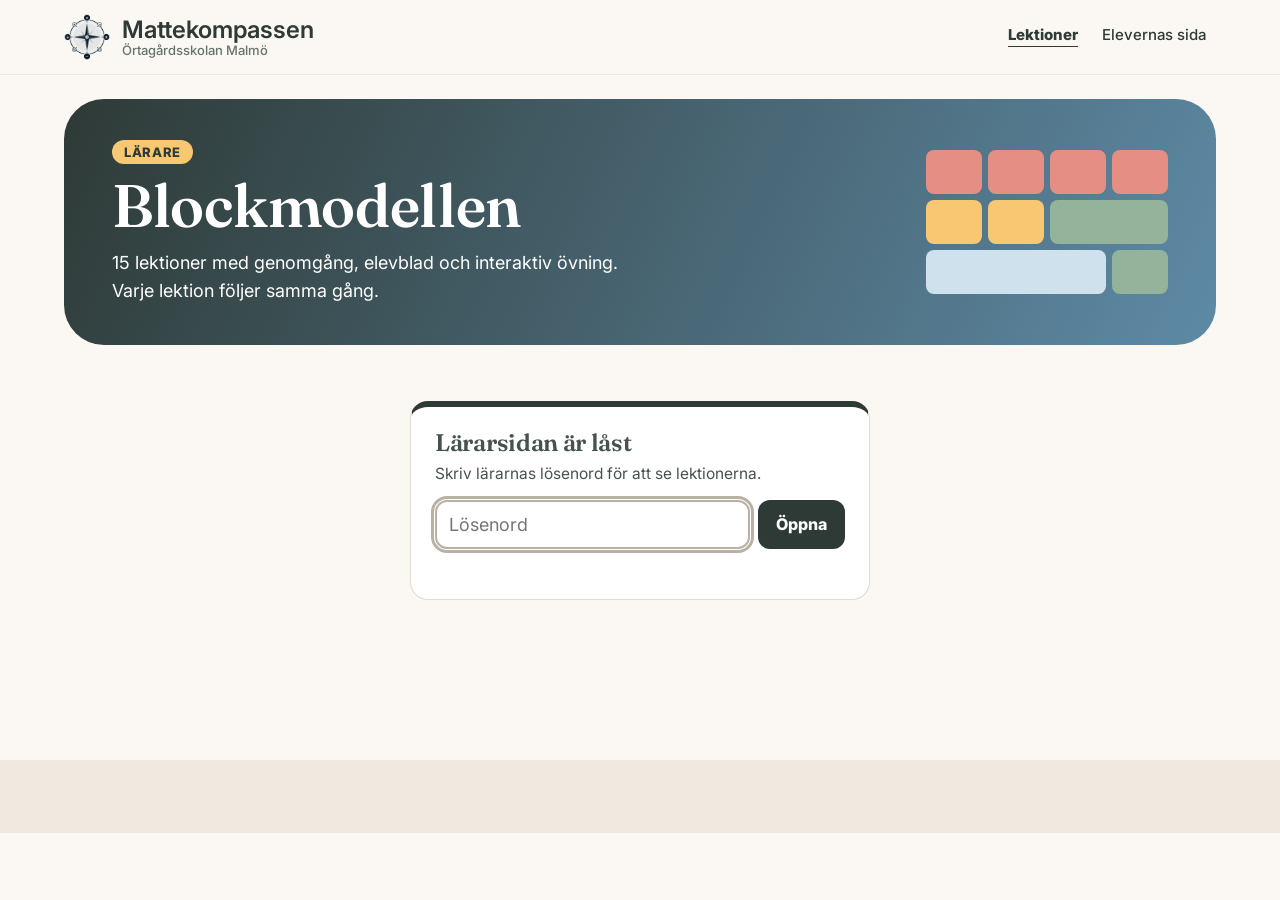
==== commit 025751a4: "Ta bort länken till Mattekompassen i sidfoten Co-Authored-By: Claude Opus 5.5 <noreply@anthropic.com" ====
--- a/larare.html
+++ b/larare.html
@@ -5,6 +5,9 @@
 <link rel="preconnect" href="https://fonts.googleapis.com"><link rel="preconnect" href="https://fonts.gstatic.com" crossorigin>
 <link href="https://fonts.googleapis.com/css2?family=Fraunces:opsz,wght@9..144,600;9..144,700&family=Inter:wght@400;500;600;700;800;900&display=swap" rel="stylesheet">
 <link rel="icon" href="bilder/logo.svg?v=202611231630" type="image/svg+xml">
+<link rel="apple-touch-icon" href="bilder/appikon/ikon-180.png">
+<link rel="manifest" href="manifest.webmanifest">
+<meta name="theme-color" content="#FBF8F3">
 <link rel="stylesheet" href="stil.css?v=202611231630">
 <style>:root{--ink:#46534D;--mid:#B9B1A4;--l:#E3DCD0;--vl:#FBF8F3;--w:#FBF8F3;--hi:#B9B1A4;--bg:#FBF8F3;--ram:#E3DCD0;--knapp:#46534D;--t:#FBF8F3;--tram:#E3DCD0}</style>
 <style>.logo .bmlogo{flex:none}nav a.on{font-weight:800;text-decoration:underline;text-underline-offset:6px}</style><style>
@@ -97,13 +100,15 @@
 
 <style>section.panel.panel{background:linear-gradient(115deg,#EFE9DF,#E3DCD0)!important;box-shadow:inset 0 0 0 2px #B9B1A4!important}section.panel.panel h1{color:#2E3A36!important}section.panel.panel .etikett{color:#46534D!important}section.panel.panel .sti,section.panel.panel .sti a{color:#46534D!important}section.panel.panel p{color:#46534D!important}.kapblock,.ovkort,.np .infobox,.pi-intro div,.pi-info>div{background:linear-gradient(110deg,#FBF8F3,#EFE9DF)!important;border:2px solid #E3DCD0!important;box-shadow:none}.typ,.bg-ruta,.bt-ruta,.bm-steg li,.bm-valj a,.bm-del,.bm-tips li,.pi-omr button,.pisa .enhet,.np .ib4>div,.upg,.r6k,.r6steg div,.r6kap a:not(.forst),.ruta,.kq-lruta{background:#fff!important;border:1.5px solid #E3DCD0!important;border-top:6px solid #2E3A36!important}.kapblock h2,.kapblock h3:first-child,.r6sek,.r6k h3,.typ b,.bm-steg b{color:#46534D}.knapp{background:#46534D!important;color:#fff!important}</style><style>.panel{background:#EFE9DF!important;box-shadow:inset 0 0 0 2px #B9B1A4}.panel .sti,.panel .sti a{color:#66736C}.panel h1{color:var(--ink)}.panel p{color:#46534D;max-width:none}</style><div class="wrap"><section class="panel"><div><span class="roll">Lärare</span><h1><a href="larare.html" style="color:inherit;text-decoration:none">Blockmodellen</a></h1><p>15 lektioner med genomgång, elevblad och interaktiv övning.<br class="bryt"> Varje lektion följer samma gång.</p></div><div class="blockrad" aria-hidden="true"><i></i><i></i><i></i><i></i><i></i><i></i><i></i><i></i><i></i><i></i><i></i><i></i><i></i><i></i><i></i><i></i><i></i><i></i><i></i><i></i><i></i><i></i><i></i><i></i></div></section></div><main><section><div class="wrap"><div id="larare"><noscript>Lärarsidan behöver JavaScript.</noscript></div></div></section></main><div class="kopierad" role="status">Länken är kopierad</div><script>
 (function(){
-var K={"salt": "dGE4DVhoh9vZMzY7+1wh6w==", "iv": "UO0+uHrzUTuEvU2f", "iter": 300000, "data": "BIE5NdsfSUL1ndK7Ezs9//93bQtEpbQD59ao6+bkQrYREqF/0vqym2v2D6ROvXk7OcXm0YOs1hDr/SKK83K/w2408ykZ/7eYum8RDIVvC8SyaunwHIePdw3Wz8GA8SMI0uEShwGgSPrX8C9sgGjxmKkfAlLCZhe7qacmaZQITy2XRYsz14Epk5hjTm930dMN0f/od/SNSjXOx4+fOyQdJHPGUfajN7kwNSq+IcK0alq+JvxzEoNIBxm2VNBDZy/[base64]/2RIDGE3dvftFYosZOJwTdLqxZhwK6AbYGhCl/k2pGp7zfv5W5ZkE3v04jJKUXYVooHYLTjhgQwWF+6ecdVnTsI2ZYO92UC4CsRAosmCevDZsIsSDYLxYOODgF67p9aVH6aCNYrk179FD23EypuoXtLpVmX8ZB99nI2ghPnnMLmDXC/yPKZ43wIlC+6cw0QfOHxptLdNM6YHZ5GjJiDUopmPTOqZVJFl1JS2bymNCIu/03iw5WNCxS0rLOgU3SB7qvdX290GxWeKzdeIRFN+ZHo1btZzDLRY8ltafz/38voFY6EEexdUoowN0/Kn5Do0vwJT7McGPAS+jIdEjIYh6XZmXZldzcU5ZntRIiE/VhjyM3vXL/VrDIf69wnKa5e4hn9XmKhzyeoMMHSKtUdEV70Pr9biQOwi+Yeq0jI/i0awHBqQqp10hBXCDab3CoMSW0Q/TD3jqnF5OHj9gF5MRKC+/ZDCcFiPuy1UX6xFt9K4CFXuw+efejftferXv2q9vbXWJ+Bb/+yelbq5l0dtHMQkldGQ9QiYcI3GrVXo1hnP+B/H6HN6ImUveb0ZKMeFqAUDmAeKua51pn4CXHReGGzFQvnLTHi5Qn+ZtF4+yBPrqINebtsJBAB0i3Cmr70Ghpq7kB0yYdz28HnN2IhGnwI94iVQ9A1p30jR6Pz6HjjF9mnRBm0LtPwJIdt+JI+/FZQmxVzQGTV8Aen7dsKkuVPwmdWDyPTD1eOx68zkDh/+gG+UJaQt5XeRmcH8choM5UxKrwnV6nzH62AWTvyBL1a9BZJLcfDNqKMPsu+FYBOSwbmNOm3zlNJn3gOvRXLPHA4vQofARwi/3TYy4hksTX3Ntwl+Cw9Ta8NeiNYfNo/wuc/lWg0Dl67Kchb999MokgLTvR55BUi5IJ6a++z4I5XmN3rVn+0XMI8Htv2Wfbku0CxBARsnxim1sMhOA8qiJdVrsbTgMcXafFIogoHdNZHyWMgO/sOI89OIf0R7hIBGBkiHWbwYmepEEqKWKw2/lSeNnFUdOpKdOcbCTe7xeFc/zMWxpqrMuaN1pF33gNzqbfilm9WXKlxwhA0hb6wdK5Ryq4ZTIThioFKHUrA0/5YWQ1865HzrI+XfaZtzPfdfsS2Epf2ikSBGfaoPKLBXt+UxAfpx7Ik+G3VuO7t467FIJ08RIPWK0ufCFBy/vqnVSAKOywR3JKTO15FsWcf5dh+5qdtDEXftgiCZ8PnF9meIsbYgy7Novg9zUcZM16bddHf/fHWwrkCDv9IlVAIY4+/T/1eRusjvpbAB6vckAfI4Gxnqh5K55Hc8SI80HlwN7tS7Zu2KmYow8L17yRhfhjFYW9DrtbQykw1rhaypIwJurn/jy0rs3euSp6gMcxBB8W8RJi+wUSCNZP9Dfs8rvVR7R+SaS4k5yZVoHXtT3CfuEVJePVr+zl7YTOcpauenfYMhDKSeW6zwI8PjyPoNAwrno47hI+PiXRiUrA8R3oxrNUzo/f2fNbbvEwM/yRJGPl4Dj6H3YJG4tw4bIS53dgQHFT4xwIk7Y0olr+ro/KVoC2LZNn3lpZ949PENgQSt/[base64]/ngTMDkuTOzkzJW2O18tSAyzz0CQaioZKyUzqe9FV+Qjlrr73t9ns4pDqFs3Wp0m8mF9idoZ1cQ8RLF6XIlp0irduq7mHxbleO+SWFndWXPyg5CVOCkHPfkluGftKPkuQ8irzSl8ZX77ZaGlCq4lb5CAJ17Ir9Gi3Fx8Vf+ZyLGWB0Kv1mUdQZfHqt99ZTZTduO2/54ZOlfod8ohzYCgjY+K2svL06DSSwWyQebZAVJSeLRd8MP7pWq6Y7hZA7hn89H+jgXQy8ychmSXcyjm147B2LFsIlDbJRBLMREhtFQEzI+R9mRr/OhxbelKbbgslXTdn1fBIv2aFMDJ1tSgwgURb0kn7BrLEer/U5kCEDEVQ0sWtMCPyTB7xsvXof0NAZkfVbQ/Bw2Uswt9dqWH+McIlexILStXE8ojxrQaVNxYJfeQUK9NT+6A/1H/tugG6U3BWdevaKrkSYL+jF+4+uJ82fRgXRDMm5Q1DghWnUCIZi4d3zsqq/C94OIapcTcnJS476K+vrlwynu99OTaQyg/wXZqNVWbEiQbnKNn/MKLQTbDZj+CkJGtlpXBPbySbDzFrfnSQMocUGHFRu60/JubSbEaI+kwjxILvQ73mDqSSTKaH0A92wEO9FoBz09wXoQgQnPh5AlgQyIDUyz8UBCSxWwyu93V6WczrPOUZorXkenMSprIrfAWV0jMrMbFcZg3BFdsBnLuwm1ud7UjIxdNdedN4FQf7gNaG3lgJ/UP1B33Zc0Bjk+QSWu4tDb455XmDnJWMLadQX++ug2NHQoIezU4DKSen7F/mLeL1cjPIOMn9AiJmjCpnvaEzqNFniiH+YpMsGVFSlvZUqqA9Xgjgnjt5wNuQAuRIuDbAfkgabNxdfLRlwZrji9AH1hadb0Bn7AB2acP+KqfLX6m0NtDZnSP5v97+9hYlsHqNyFU2iDUiF5NbYcEiP5uA4YzxmZIZcb/yKJJlF63TfX/kaMeAELx3r34sUB6/GCTzzvdupUicLWEKHgTgZ7n93Tq8LyIaA98kxS5BOB52S/YsZrLRTrlzALsrcFTtXbLAdt2nZYzsL/YTzWYsOs4A8kPbpZT50DzzUTAnwHn9gPpcckm/A7mpJvF9D4jwoxOnE+0ULSYXqxMw16czyfLnodAjXfT+s6dfRHG4mN24YIKP0lRQM242soMHZiYNSp0m8IC/PtX8L2MnIGyMBujCLflq3a8ytPTQfCeE4ErBshwhFVbxfkyn4QFXWk98qH79VWjmr2gkMA3aZrnid6ISRA1Mu+OWug0IMcASBaU2sustLwzGsXpNlSUSS65jqtLvT1c8du6L+aMC8t2gJ2yv+xjn+CbX7Uj186xnCzfAqXV6wepBn5MxXU1TL/uT3CRbXem4MyGg+zJpsjvK9hstYdjwFiZfprRoNO2fCjP4JG2/s80jssFdq73sF5zmk3XDYsuLTDBpJ/NlcpH+hGquCryOGLGaV1wiQS8t2GqNnRJ6YEjcBuUWHehVmBvzZNYSN2p9kx9A5GKdWPKHego8rNauOEot0rUs1CzWFzonMWl32UOBZMcHWn5hoCzyfTc/pgXLFXjNF0EHzyhAopgNnBnsS6y8vwIfVF5ZhU/fNsT+EsYJR9B0opKlSm0F3MIWRAawQtrawYRfd015K2WWSETfN4XPkeFD/DtSG6zV7usHy6JNWMxq1dksXUDiDZemPK2mCltdCcqh3+utMH3ADJvbF22AuApKUdio1nn5olc8fR4WaEVws//05ao8CSOInayPYwNXeh+I2yTdkjf8ehKsIgeG5OZJwdwLNzaWDnIa5GU9xQTzIiWeqHYvQtMe/Q9YavFq4WEjZ5Z6Z4Njj7wcLUyUv1yysaAbZwYqG6ziy+paPhKs4bAcGbJ9DwCBgHzE0sCRfNKxrJw6OgtqWk21FEbj3eASXjEU3X+wr3YBFJ75OvbciPio5KYdME9Rd5/uNLqt4TN1P7KPC2nzmPwBji2WMFSNxPEdLhE2/BOBcBR+y6Qk9FwNotudFg9v1mrXs0ZRHNvQ9nbHdoj4OBPTElr7NcoNCmjNH5qcmHkbx+LAuKy8ra3fgqSdZcudY4uCVw8odDWeT54pixPyIv1YCrs/ygUyI92q+kJbW5OWFC/nwkNAENPZH25A6s3B9JfnTa2vCjUqYzelbw97IoHxE8aCxh92j71Kalu4zljkpDM66M4ZkO+BMqJ4tbp1fYZ+twdEO4gtUZ7NFaGFrIg9xgW41Dpf460JuBy9IKRrOqdn8iItcgwv12FwqEuhiWse1QU9tA=="},D=null,IK={tal:"bm-tal",brak:"bm-brak",forhallande:"bm-forh",procent:"bm-procent"};
+var K={"iv": "FDTAAnZOzA2dko0g", "data": "pn0zRG5Eh8JHk+nJ21aJc2hxostOP6HjdDsNTckmZFbbcIiCmvcLA0MzsmazC11Ui7mj4wxt13O+WCtlw/Kvb+3JbuIvbHeb4lTqmncUQbtm3NWkgosz2+ItMayWzsILLyCscsPHZgabJOa/mWpicICTyRL/yhWA/Cla5pSxHcXHAYMbfRKBFpeBQ3auuGPtidxNbHFJlR8plBIAC1pTnGOAS1J5Ws4kTIf4CsyqvnI8FBBiPUybU9tLiAUCUC/EUlC64gZPVR4gUKuUTrNysIQ5DZd3ssEVWbL0fo71eibSRh9pSg5vg1yfSK4h+r3jjm5dpRLUhuVc11gWHllfqMr2iT3/UpWl/5BSNis7zdaJ/[base64]/TOKWpWgnjJoHbQ8mdAfIPR2CfDk6HE6sYd7fhDuCe+UFgMayNthWgPjpbf8FtXwuink5a1YgQ1ZdX9vDcNocilvhtfLAtLbuvWhJyRvANQLFZvDkXvccOnrFjifEs/[base64]/[base64]/B7BfkQmB9oqSxERh9hvO5TJIZkOzul4seAFTZnW8g6W7uP6s9keAbANyFPwMtTcD8ZCHaenBt3STKFvRq8Q4choF372xvdqFcdLL69poN3NNEg4wRp2SkOTOU589sbFKXC1gJuvDZYkNlAHiBdTU20J4fTCL9RCvfokUxyTB67JU05Hd0U/5F3a4ej+OI8hvqPCVNBVJ1JEuSVTg/JJOKG9OibeK7KbnPV56Z9uHCguiJTxW4c39VRa1pqNS2EYy5ZPJmB+dUJ0CPPOxTVOmr8JmlwFep8XLJi7wzNvpa1MYHhkA1Dun5Ou5Mk4E3H/mKx0AumrnC2CWy2s+35MW4FExu5LfVotID/Q/dg+37pi+sy9GDEQ5eurWv0IS9AQARoqQN1GRK91pYdSUf3LKyam8jpDqYAzZE1rY/W+q7ha2moXzauLRXbfnniifuYHpZLq4smH3CRnRC6zH+cJCCUQxpCkCWlXUqDUy5ta5UmpgNq4h3gLwLk081L4lPXukWcF5vUqtOyg0sFxmm1Av8GaXkxg6x+GBaf1k5IgYgDtJ9vpkiu/3MZxZToUWisDPpUy6fdHu8MHaLecGqqhak0OvGtjlKdgaZy7Z0a1pXUOdSh3LVKciMte+9ypUL0xX+Czr8BPCrWbBBOC7ll/sNZ3JHjnBw3vqqZaFNLa3MJVss1ItMTINOFCbWrBTg9zH49l9RUf3C0vJyeEdr1ffPTsW1I+HG56milgfrTQZuF+IchPV5fGGLiISe4Pgbc2XBiNeKHD6OE+KLE/wHsyxTMiyQKzOOGCxNVMePwm/MhebJE1yVqD2BXHyes5cNlFmvFIxhJ8FlI3Upv9KcHsVhDYljTKEOap5mWgeOiXQa14+kIG1e9mm5QZOZOrpCiIwIyQoTDAsUL6ou0sd6I8jvBd3038uGzN5sU/Of3mDTXx9LLLA7UBaCTxhjDiiLioYtZQwMGs6mLylLNzalkE+SUm2ELXLbRSi6n/OYD4hSNp/GS/fy+BDBESEYJJItZDhsczDN9Q4Tr0P2cySysBdtJjAOtEWYnf9Bt2ufpWD+dC39HHAhjuMNmDb6/c5z4CbAmRJvbGGOdRl7H2JZZPa3HJ7I1+bPSRmccbHMGGDb+DwzhOaZPKayqOR38GgKaKTEJCSw9sDyDeoYBcI2kFNxGEvOyptXLK4kGrJ0k1PKoImpbVIZhbDDyrRe5jn6E3HaezfewunaVTOj0lZ+zzkJWKqPobCXAU7UA+GgfnuV/RMKdx42ZAt4ww3ZTl5uBYKyPN6SkcrpnOMulC0vbe6qCpPAIvxC365wEdkN/Ko8fMvSPAeJSRM3q6Sros5bKRibzS8oDFsFSG/KUfgsRVn0URlES89tSfR4h/3bWNSVph0QmJv4F0P1KI4wsGQzKyzc/C0Q+FSkxaHzG5jllMJl+P9EGhKyvr3wQrKckfLeqYdLc7Ly9lfgFdSFPidtBWCYh0X3g3IQN+sRc4O355KHOp7jafmEYs4I2tiUCs2U6FE4YZS8kU3fhFcfS3XeLO4U8kO2Fy4S4r6vC3vkxQjvh5QvJ11pRyLZYdf/b3NXF8582FhHs9KwWfr5RdRtpULl3IDAUP66RaDBaaSjWLVYxf3uJyv6Jjzep/DrBdknoI2cwlCd23+x2KYPs6cYvx2MSAKLT2ovxTUtIwUlan3TqzhcXti3F1M/TZywqJLy4cJU8Ymvu3MYOO1pgIuvA/AF1yzBxE6eX+4WsL0Boxayc4d4rEXZtFoPcI6CWTa56ZU5BWu05qZqgPngbNpotResy9WIYMtwwCWxeqqQ2I4OLb63WHcqHBsKpZ06LTbpUeArgKa88jkIuKwNTrpxIeNTygdprh/E3UFlML+N8QoCcDx8LMp/RHAz1qAusFRS3IH0jeZlgRKqiYGz2IFafxECUPbzKYtj9/Bt8EyegqK9udRqzdGGJUke+IKk9CuI23UzymSHqp/VRN3pdKFEawHRxXgLS5L+SqgYpqhCIJf0h16/piBgww6+Cq6t5+RNE/I4jqyBQcnIt7D5y5a9tlGAl4Ojc2y8mkJcwI1Z3nrXNc6u4ZWHNdjvYYfw3BozMLvIraed7106/ceC+sbyr2ApCfZKhxvGe5ydX9mu6+tCehwpTQYoNtm8WzeGEokxQm3eUqVeOQ8T+D8+DMFE0s6z04+z2UPzfX/wGqvYsChvP1ieRh+CloSma2iWM4/sTMWjInL7faSSVOYZZ7tMvaHmAnUoEQxTwRlwfxdmpsyCETEruNwplP/VU1fY0Mr2wQRL+nuiOCaUyFuFMXJcm93X4A00T0fxH+esXJcKqnyJ6uq564h5rJ8kAJ/7rmS/CFeIjLSt7U0r8i+CsxdX+Vcw0AkzywVstaDrwVpBNcDQ7njFENSrnbeBHqA/vfkwJRnUmCQjg4U7D7tOjK2MnOXHDk6UCh4zLDtfP5E2lxpqmjnjDnEuXbfYPMgwfRgetnI0r8Ji9+pe2WuyAtrwuBI1mrVpH95WJwvAuf7Fre7ban8/0c/[base64]/jZ6RWFmTm8d0ZNeM2h738wqzd6K7+XXAhuR4vGM1ebe3MZCLcaBza2CSB2KqW4UWnakJzliFhsjSOrb9l3CG8w2ZEnUAnOr9LVILXUzdK+/V63++VX1dBK2vM1WKxj6wBGYZ354LEpBQqQ3qzYIMilFUAM0AAkX29T0GboiCYnR+2tBFXVpmjkLlYLsLQYosKl/wIzsVt2H83+X2unhGP/65a0GD+dfhqbWY2r+0DuLFv5YZogWCUKdO+m7XgyOJzFlpt3QYBrXzKz5+8PPK+t0Rfk19RhLSL08oKagU/sm/OXragqE11woyz9tzK6HSmKsihRl9viwOiZ7wi0JCVdv3sve4Q010jxPZFriogXxSX0m6Ag9dB/qJ0w+l6ITbOM87OUlsE2O3G118LyUnyNmOcJpXMg3Y3H8PSAlDBMsgIA9AjYf1Hej5QOybytZKRPBbDprXa/FmA+GHUN+IDHFjiuuoGoLerPJxG6ICP4LZ1k2kXe1t7DxzvAx0rtuPtIoo4Ntvyz2yBSwFDxK1M2cJHXgOBhigywkEB0nH9IrgxiqaekKa+/5ewXHZ20SUSxcg1v8Jx41PszVBAB+u/Ul1bSby8fkzed9GShRyWnOznV0XGCrQ4y/L3SHixjcT5tVoyc0Y3ZXC17ixkIqxIe1p5P1ppZKHN/xixTWd1xTnTuftQx66Ch6rR8iQGpHx60ILdfxqV4wlKf09peXQBkXJGudxaodYHswf7VLoHTvB3WyL0Go26UCg35V5tHrvhoHxy+LCoUxXadCQiA/AS3uDH4bhYApm8T8zuIX4xFQ==", "nycklar": [{"salt": "G8o1wHfEYimFSJryJTALcQ==", "iter": 300000, "iv": "YVl+OZ3nTshQY2qn", "nyckel": "DH/IBEH26gGbBsVSV1B2wJs2eHR8/4ErQpLeAycigrfHVLtYy+1MYMtF8buvgEa3"}, {"salt": "UcXUx+Ehz97m77Q+LzoUUw==", "iter": 300000, "iv": "t4VQ6nKm4Xj2mWld", "nyckel": "oPuLvDlxc64e3rh0wr0J5xC3aI7XZqmvFIoYUJTvUdJwp7KC7R6zwOhnTgzL9YMe"}]},D=null,IK={tal:"bm-tal",brak:"bm-brak",forhallande:"bm-forh",procent:"bm-procent"};
 var $=function(s){return document.querySelector(s)},app=$("#larare");
 function b64(s){return Uint8Array.from(atob(s),function(c){return c.charCodeAt(0)})}
 function esc(s){return String(s).replace(/[&<>"]/g,function(c){return{"&":"&amp;","<":"&lt;",">":"&gt;",'"':"&quot;"}[c]})}
 async function las(p){var e=new TextEncoder(),bas=await crypto.subtle.importKey("raw",e.encode(p),"PBKDF2",false,["deriveKey"]);
- var k=await crypto.subtle.deriveKey({name:"PBKDF2",salt:b64(K.salt),iterations:K.iter,hash:"SHA-256"},bas,{name:"AES-GCM",length:256},false,["decrypt"]);
- var t=await crypto.subtle.decrypt({name:"AES-GCM",iv:b64(K.iv)},k,b64(K.data));return JSON.parse(new TextDecoder().decode(t))}
+ var dk=await Promise.any(K.nycklar.map(async function(n){var k=await crypto.subtle.deriveKey({name:"PBKDF2",salt:b64(n.salt),iterations:n.iter,hash:"SHA-256"},bas,{name:"AES-GCM",length:256},false,["decrypt"]);
+  return crypto.subtle.decrypt({name:"AES-GCM",iv:b64(n.iv)},k,b64(n.nyckel))}));
+ var nk=await crypto.subtle.importKey("raw",dk,"AES-GCM",false,["decrypt"]);
+ var t=await crypto.subtle.decrypt({name:"AES-GCM",iv:b64(K.iv)},nk,b64(K.data));return JSON.parse(new TextDecoder().decode(t))}
 function lasForm(){document.body.removeAttribute("data-omr");
  app.innerHTML='<div class="las"><h2>Lärarsidan är låst</h2><p>Skriv lärarnas lösenord för att se lektionerna.</p><form><input type="password" autocomplete="current-password" aria-label="Lösenord" placeholder="Lösenord"><button>Öppna</button></form><p class="fel" role="alert"></p></div>';
  var f=app.querySelector("form"),i=f.querySelector("input"),fel=app.querySelector(".fel");i.focus();
@@ -136,5 +141,5 @@
 if(s)las(s).then(function(d){D=d;visa()},function(){visa()});else visa();
 })();
 </script><style>.m6h i.eik{width:60px!important;height:60px!important}.bm-valj i.eik{width:58px!important;height:58px!important}.bm-del>i.eik{width:64px!important;height:64px!important}</style>
-<footer><div class="wrap"><b>Blockmodellen – en del av Mattekompassen</b><span><a href="https://mattekompassen.se" style="color:inherit;font-weight:700">Till Mattekompassen: mattekompassen.se →</a></span></div></footer>
+<footer><div class="wrap"><b>Blockmodellen – en del av Mattekompassen</b></div></footer>
 </body></html>
